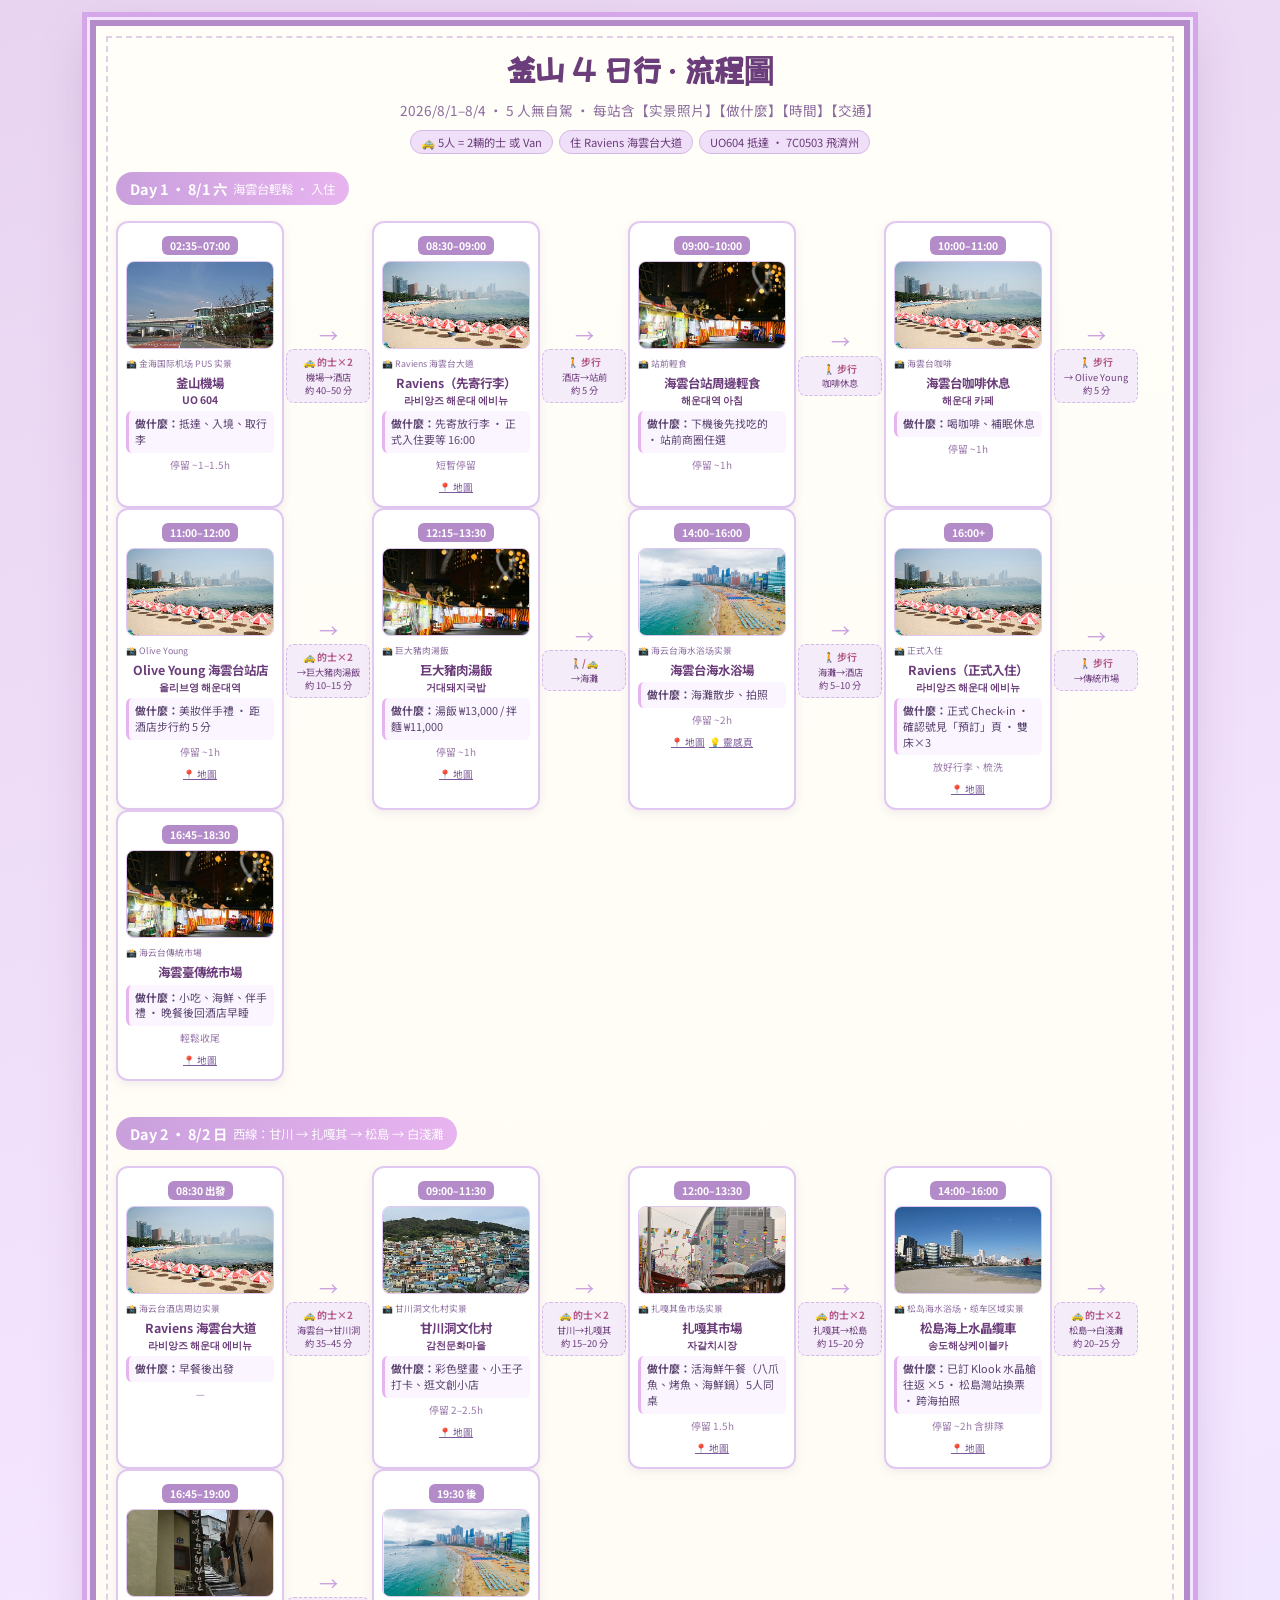
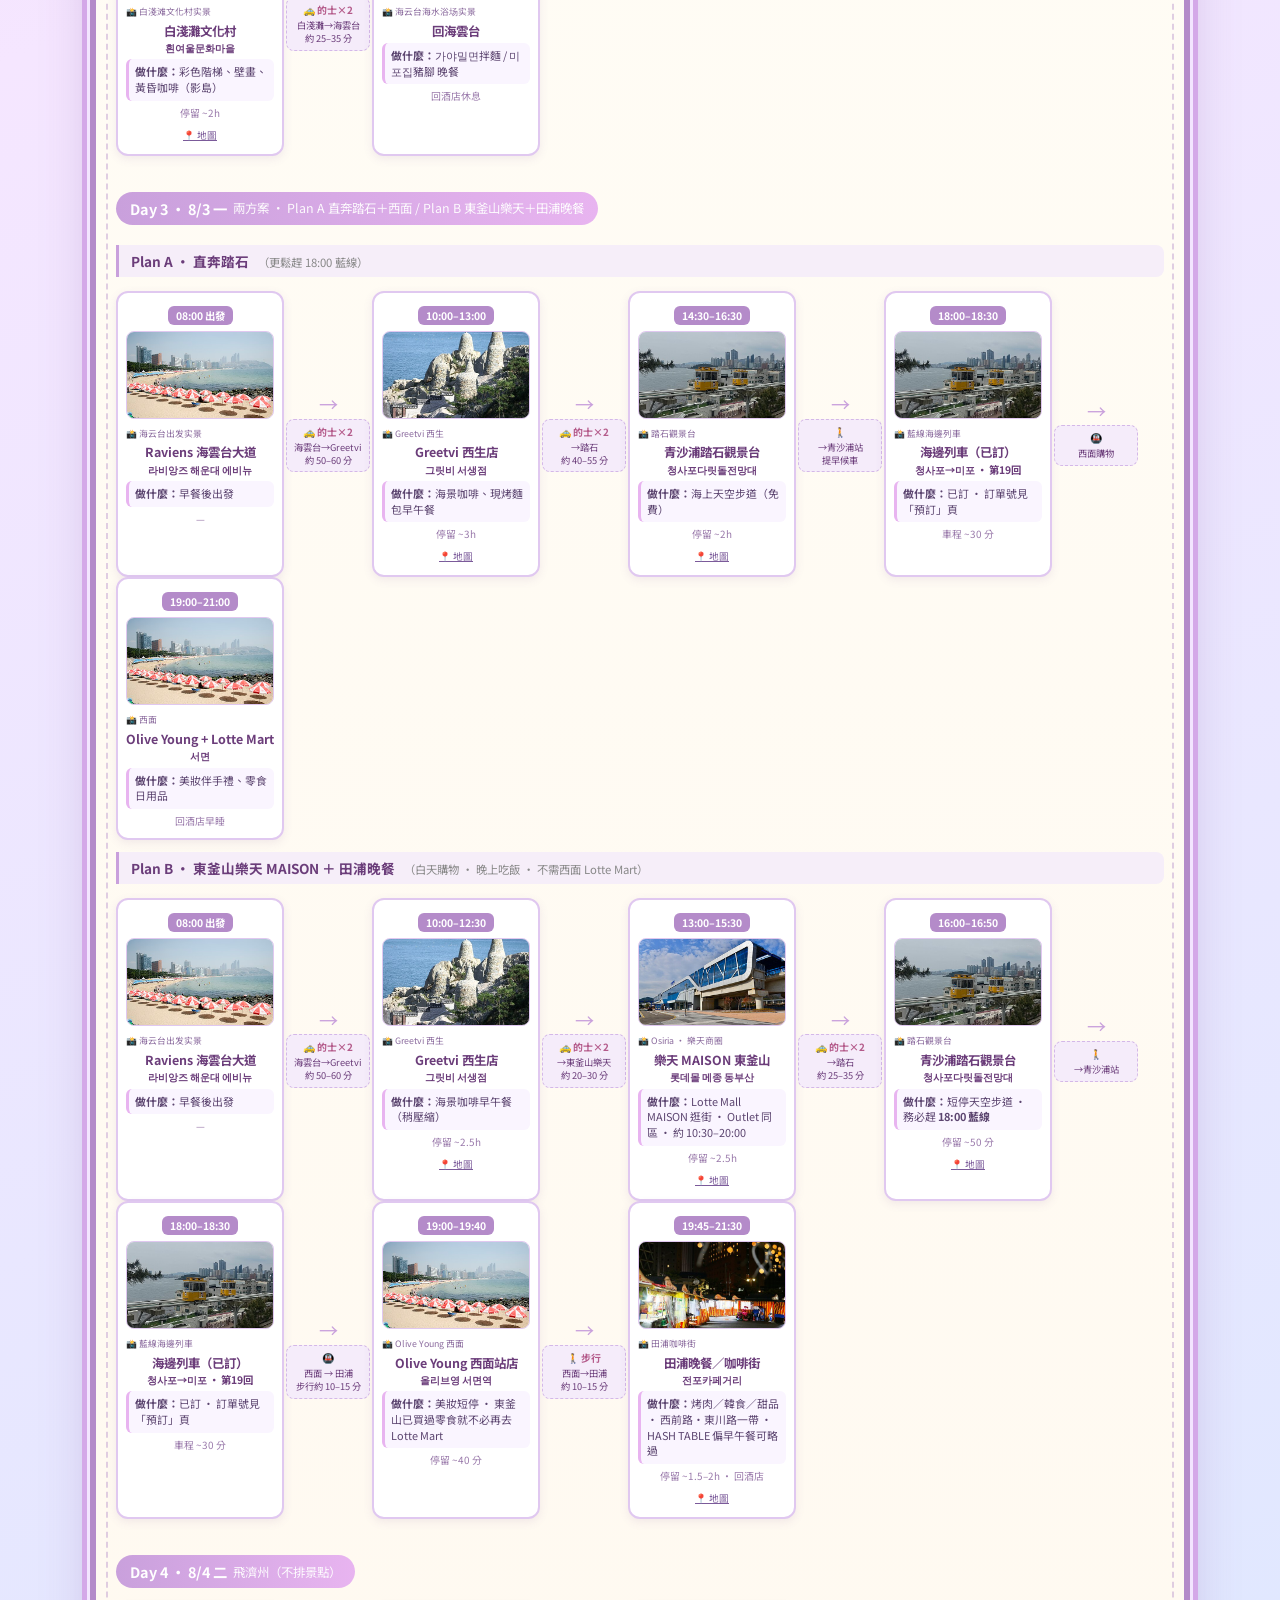
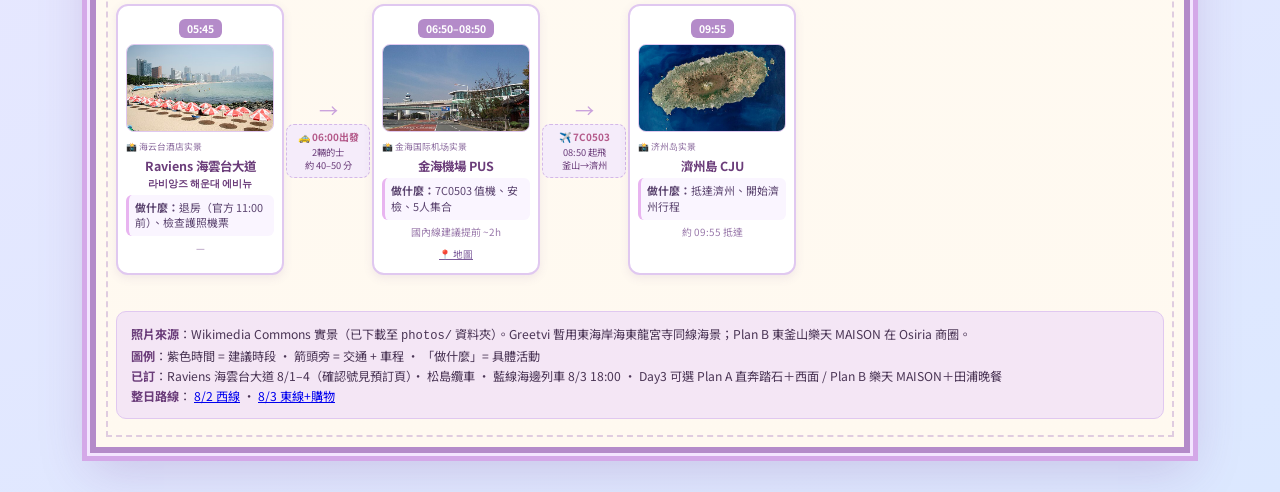
==== busan-flowchart.html @ c6d2aed9 "Remove leftover Day 1 Plan B copy after Jeonpo move. Co-authored-by: Cursor <cursoragent@cursor.com>" ====
<!DOCTYPE html>
<html lang="zh-Hant">
<head>
  <meta charset="UTF-8" />
  <meta name="viewport" content="width=device-width, initial-scale=1" />
  <title>釜山 4 日行程流程圖 · 含時間交通</title>
  <link href="https://fonts.googleapis.com/css2?family=ZCOOL+KuaiLe&family=Noto+Sans+TC:wght@400;500;700&display=swap" rel="stylesheet" />
  <style>
    * { box-sizing: border-box; margin: 0; padding: 0; }
    body {
      min-height: 100vh;
      background: linear-gradient(160deg, #e8d4f0 0%, #f5e6ff 40%, #dce8ff 100%);
      display: flex;
      justify-content: center;
      padding: 20px 12px 40px;
      font-family: "Noto Sans TC", sans-serif;
      color: #4a3555;
    }
    .sheet {
      width: min(1100px, 100%);
      background: linear-gradient(180deg, #fffef8 0%, #fff9f0 100%);
      border: 6px solid #b48bc9;
      box-shadow: 0 0 0 3px #f3e5ff, 0 0 0 8px #d4a8e8, 0 16px 48px rgba(120, 60, 140, 0.22);
      padding: 24px 20px 28px;
      position: relative;
    }
    .sheet::before {
      content: "";
      position: absolute;
      inset: 10px;
      border: 2px dashed rgba(180, 139, 201, 0.4);
      pointer-events: none;
    }
    header { text-align: center; margin-bottom: 18px; position: relative; z-index: 1; }
    h1 {
      font-family: "ZCOOL KuaiLe", cursive;
      font-size: clamp(1.5rem, 4vw, 2rem);
      color: #6b3d7a;
    }
    .subtitle { margin-top: 6px; font-size: 0.85rem; color: #8b6b9e; }
    .badge-row { display: flex; flex-wrap: wrap; justify-content: center; gap: 6px; margin-top: 10px; }
    .badge {
      font-size: 0.7rem;
      padding: 3px 10px;
      border-radius: 999px;
      background: #f0dff8;
      border: 1px solid #d4b8e8;
      color: #6b3d7a;
    }

    .day-block { margin-bottom: 32px; position: relative; z-index: 1; }
    .day-title {
      display: inline-flex;
      flex-wrap: wrap;
      align-items: center;
      gap: 6px;
      background: linear-gradient(90deg, #c9a0dc, #e8b4f0);
      color: #fff;
      font-weight: 700;
      font-size: 0.9rem;
      padding: 6px 14px;
      border-radius: 999px;
      margin-bottom: 12px;
    }
    .day-theme { font-weight: 400; font-size: 0.78rem; opacity: 0.95; }

    .plan-label {
      font-size: 0.85rem;
      font-weight: 700;
      color: #6b3d7a;
      margin: 8px 0 10px;
      padding: 6px 12px;
      background: #f6eef9;
      border-left: 3px solid #c9a0dc;
      border-radius: 0 8px 8px 0;
    }
    .plan-label small {
      font-weight: 400;
      color: #888;
      margin-left: 6px;
    }

    .flow {
      display: flex;
      flex-wrap: wrap;
      align-items: stretch;
      justify-content: flex-start;
      gap: 0;
      padding: 4px 0;
    }

    .node {
      width: 168px;
      flex-shrink: 0;
      background: #fff;
      border: 2px solid #e0c8f0;
      border-radius: 12px;
      padding: 8px 8px 10px;
      text-align: center;
      box-shadow: 0 3px 10px rgba(120, 80, 150, 0.1);
    }
    .time-badge {
      display: inline-block;
      font-size: 0.65rem;
      font-weight: 700;
      color: #fff;
      background: #b48bc9;
      padding: 2px 8px;
      border-radius: 6px;
      margin-bottom: 6px;
    }
    .node-photo {
      width: 100%;
      height: 88px;
      object-fit: cover;
      border-radius: 8px;
      margin-bottom: 4px;
      border: 1px solid #e0c8f0;
      background: #f5ecfa;
    }
    .photo-cap {
      font-size: 0.55rem;
      color: #8b6b9e;
      line-height: 1.35;
      display: block;
      margin-bottom: 5px;
      text-align: left;
    }
    .place {
      font-size: 0.78rem;
      font-weight: 700;
      color: #6b3d7a;
      line-height: 1.3;
    }
    .do {
      font-size: 0.68rem;
      color: #5c4570;
      margin-top: 4px;
      line-height: 1.45;
      text-align: left;
      background: #faf5ff;
      padding: 5px 6px;
      border-radius: 6px;
      border-left: 3px solid #e8b4f0;
    }
    .stay {
      font-size: 0.62rem;
      color: #9a7aab;
      margin-top: 4px;
    }
    .map-link {
      display: inline-block;
      margin-top: 5px;
      font-size: 0.6rem;
      color: #7b5a9a;
      text-decoration: underline;
    }

    .leg {
      width: 88px;
      flex-shrink: 0;
      display: flex;
      flex-direction: column;
      align-items: center;
      justify-content: center;
      padding: 0 2px;
      min-height: 120px;
    }
    .leg-arrow {
      color: #c9a0dc;
      font-size: 1.2rem;
      line-height: 1;
    }
    .leg-box {
      margin-top: 4px;
      font-size: 0.58rem;
      line-height: 1.4;
      text-align: center;
      background: #f5ecfa;
      border: 1px dashed #d4b8e8;
      border-radius: 8px;
      padding: 5px 4px;
      color: #6b3d7a;
      width: 100%;
    }
    .leg-box strong {
      display: block;
      font-size: 0.62rem;
      color: #b45a8a;
      margin-bottom: 2px;
    }

    .note-box {
      margin-top: 16px;
      padding: 12px 14px;
      background: rgba(240, 223, 248, 0.7);
      border-radius: 10px;
      border: 1px solid #e0c8f0;
      font-size: 0.76rem;
      line-height: 1.65;
      position: relative;
      z-index: 1;
    }
    .note-box strong { color: #6b3d7a; }

    @media (max-width: 700px) {
      .flow { flex-direction: column; align-items: center; }
      .leg {
        width: 152px;
        min-height: auto;
        flex-direction: row;
        gap: 8px;
        padding: 8px 0;
      }
      .leg-arrow { transform: rotate(90deg); }
    }
    @media print {
      body { background: #fff; }
      .sheet { box-shadow: none; width: 100%; }
    }
  </style>
</head>
<body>
  <article class="sheet">
    <header>
      <h1>釜山 4 日行 · 流程圖</h1>
      <p class="subtitle">2026/8/1–8/4 · 5 人無自駕 · 每站含【实景照片】【做什麼】【時間】【交通】</p>
      <div class="badge-row">
        <span class="badge">🚕 5人 = 2輛的士 或 Van</span>
        <span class="badge">住 Raviens 海雲台大道</span>
        <span class="badge">UO604 抵達 · 7C0503 飛濟州</span>
      </div>
    </header>

    <!-- DAY 1 -->
    <section class="day-block">
      <div class="day-title">Day 1 · 8/1 六 <span class="day-theme">海雲台輕鬆 · 入住</span></div>
      <div class="flow">
        <div class="node">
          <span class="time-badge">02:35–07:00</span>
          <img class="node-photo" src="photos/01-airport.jpg" alt="金海国际机场 PUS 实景" />
          <span class="photo-cap">📸 金海国际机场 PUS 实景</span>
          <div class="place">釜山機場<br/><small>UO 604</small></div>
          <div class="do"><strong>做什麼：</strong>抵達、入境、取行李</div>
          <div class="stay">停留 ~1–1.5h</div>
        </div>
        <div class="leg">
          <span class="leg-arrow">→</span>
          <div class="leg-box"><strong>🚕 的士×2</strong>機場→酒店<br/>約 40–50 分</div>
        </div>
        <div class="node">
          <span class="time-badge">08:30–09:00</span>
          <img class="node-photo" src="photos/02-hotel.jpg" alt="Raviens 海云台大道" />
          <span class="photo-cap">📸 Raviens 海雲台大道</span>
          <div class="place">Raviens（先寄行李）<br/><small>라비앙즈 해운대 에비뉴</small></div>
          <div class="do"><strong>做什麼：</strong>先寄放行李 · 正式入住要等 16:00</div>
          <div class="stay">短暫停留</div>
          <a class="map-link" href="https://www.google.com/maps/search/?api=1&query=35.16161,129.15833">📍 地圖</a>
        </div>
        <div class="leg">
          <span class="leg-arrow">→</span>
          <div class="leg-box"><strong>🚶 步行</strong>酒店→站前<br/>約 5 分</div>
        </div>
        <div class="node">
          <span class="time-badge">09:00–10:00</span>
          <img class="node-photo" src="photos/09-food.jpg" alt="海云台轻食" />
          <span class="photo-cap">📸 站前輕食</span>
          <div class="place">海雲台站周邊輕食<br/><small>해운대역 아침</small></div>
          <div class="do"><strong>做什麼：</strong>下機後先找吃的 · 站前商圈任選</div>
          <div class="stay">停留 ~1h</div>
        </div>
        <div class="leg">
          <span class="leg-arrow">→</span>
          <div class="leg-box"><strong>🚶 步行</strong>咖啡休息</div>
        </div>
        <div class="node">
          <span class="time-badge">10:00–11:00</span>
          <img class="node-photo" src="photos/02-haeundae.jpg" alt="海云台咖啡" />
          <span class="photo-cap">📸 海雲台咖啡</span>
          <div class="place">海雲台咖啡休息<br/><small>해운대 카페</small></div>
          <div class="do"><strong>做什麼：</strong>喝咖啡、補眠休息</div>
          <div class="stay">停留 ~1h</div>
        </div>
        <div class="leg">
          <span class="leg-arrow">→</span>
          <div class="leg-box"><strong>🚶 步行</strong>→ Olive Young<br/>約 5 分</div>
        </div>
        <div class="node">
          <span class="time-badge">11:00–12:00</span>
          <img class="node-photo" src="photos/02-haeundae.jpg" alt="Olive Young" />
          <span class="photo-cap">📸 Olive Young</span>
          <div class="place">Olive Young 海雲台站店<br/><small>올리브영 해운대역</small></div>
          <div class="do"><strong>做什麼：</strong>美妝伴手禮 · 距酒店步行約 5 分</div>
          <div class="stay">停留 ~1h</div>
          <a class="map-link" href="https://www.google.com/maps/search/?api=1&query=올리브영+해운대역">📍 地圖</a>
        </div>
        <div class="leg">
          <span class="leg-arrow">→</span>
          <div class="leg-box"><strong>🚕 的士×2</strong>→巨大豬肉湯飯<br/>約 10–15 分</div>
        </div>
        <div class="node">
          <span class="time-badge">12:15–13:30</span>
          <img class="node-photo" src="photos/09-food.jpg" alt="巨大猪肉汤饭" />
          <span class="photo-cap">📸 巨大豬肉湯飯</span>
          <div class="place">巨大豬肉湯飯<br/><small>거대돼지국밥</small></div>
          <div class="do"><strong>做什麼：</strong>湯飯 ₩13,000 / 拌麵 ₩11,000</div>
          <div class="stay">停留 ~1h</div>
          <a class="map-link" href="https://www.google.com/maps/search/?api=1&query=거대돼지국밥">📍 地圖</a>
        </div>
        <div class="leg">
          <span class="leg-arrow">→</span>
          <div class="leg-box"><strong>🚶/🚕</strong>→海灘</div>
        </div>
        <div class="node">
          <span class="time-badge">14:00–16:00</span>
          <img class="node-photo" src="photos/02-haeundae-beach.jpg" alt="海云台海水浴场实景" />
          <span class="photo-cap">📸 海云台海水浴场实景</span>
          <div class="place">海雲台海水浴場</div>
          <div class="do"><strong>做什麼：</strong>海灘散步、拍照</div>
          <div class="stay">停留 ~2h</div>
          <a class="map-link" href="https://www.google.com/maps/place/Haeundae+Beach" target="_blank" rel="noopener">📍 地圖</a>
          <a class="map-link" href="guides/busan-ideas.html" target="_blank" rel="noopener">💡 靈感頁</a>
        </div>
        <div class="leg">
          <span class="leg-arrow">→</span>
          <div class="leg-box"><strong>🚶 步行</strong>海灘→酒店<br/>約 5–10 分</div>
        </div>
        <div class="node">
          <span class="time-badge">16:00+</span>
          <img class="node-photo" src="photos/02-hotel.jpg" alt="Raviens 正式入住" />
          <span class="photo-cap">📸 正式入住</span>
          <div class="place">Raviens（正式入住）<br/><small>라비앙즈 해운대 에비뉴</small></div>
          <div class="do"><strong>做什麼：</strong>正式 Check-in · 確認號見「預訂」頁 · 雙床×3</div>
          <div class="stay">放好行李、梳洗</div>
          <a class="map-link" href="https://www.google.com/maps/search/?api=1&query=35.16161,129.15833">📍 地圖</a>
        </div>
        <div class="leg">
          <span class="leg-arrow">→</span>
          <div class="leg-box"><strong>🚶 步行</strong>→傳統市場</div>
        </div>
        <div class="node">
          <span class="time-badge">16:45–18:30</span>
          <img class="node-photo" src="photos/09-food.jpg" alt="海云台市场小吃实景" />
          <span class="photo-cap">📸 海云台傳統市場</span>
          <div class="place">海雲臺傳統市場</div>
          <div class="do"><strong>做什麼：</strong>小吃、海鮮、伴手禮 · 晚餐後回酒店早睡</div>
          <div class="stay">輕鬆收尾</div>
          <a class="map-link" href="https://www.google.com/maps/place/Haeundae+Traditional+Market">📍 地圖</a>
        </div>
      </div>
    </section>

    <!-- DAY 2 -->
    <section class="day-block">
      <div class="day-title">Day 2 · 8/2 日 <span class="day-theme">西線：甘川 → 扎嘎其 → 松島 → 白淺灘</span></div>
      <div class="flow">
        <div class="node">
          <span class="time-badge">08:30 出發</span>          <img class="node-photo" src="photos/02-hotel.jpg" alt="海云台酒店周边实景" />
          <span class="photo-cap">📸 海云台酒店周边实景</span>
          <div class="place">Raviens 海雲台大道<br/><small>라비앙즈 해운대 에비뉴</small></div>
          <div class="do"><strong>做什麼：</strong>早餐後出發</div>
          <div class="stay">—</div>
        </div>
        <div class="leg">
          <span class="leg-arrow">→</span>
          <div class="leg-box"><strong>🚕 的士×2</strong>海雲台→甘川洞<br/>約 35–45 分</div>
        </div>
        <div class="node">
          <span class="time-badge">09:00–11:30</span>          <img class="node-photo" src="photos/03-gamcheon.jpg" alt="甘川洞文化村实景" />
          <span class="photo-cap">📸 甘川洞文化村实景</span>
          <div class="place">甘川洞文化村<br/><small>감천문화마을</small></div>
          <div class="do"><strong>做什麼：</strong>彩色壁畫、小王子打卡、逛文創小店</div>
          <div class="stay">停留 2–2.5h</div>
          <a class="map-link" href="https://www.google.com/maps/place/Gamcheon+Culture+Village">📍 地圖</a>
        </div>
        <div class="leg">
          <span class="leg-arrow">→</span>
          <div class="leg-box"><strong>🚕 的士×2</strong>甘川→扎嘎其<br/>約 15–20 分</div>
        </div>
        <div class="node">
          <span class="time-badge">12:00–13:30</span>          <img class="node-photo" src="photos/04-jagalchi.jpg" alt="扎嘎其鱼市场实景" />
          <span class="photo-cap">📸 扎嘎其鱼市场实景</span>
          <div class="place">扎嘎其市場<br/><small>자갈치시장</small></div>
          <div class="do"><strong>做什麼：</strong>活海鮮午餐（八爪魚、烤魚、海鮮鍋）5人同桌</div>
          <div class="stay">停留 1.5h</div>
          <a class="map-link" href="https://www.google.com/maps/place/Jagalchi+Market">📍 地圖</a>
        </div>
        <div class="leg">
          <span class="leg-arrow">→</span>
          <div class="leg-box"><strong>🚕 的士×2</strong>扎嘎其→松島<br/>約 15–20 分</div>
        </div>
        <div class="node">
          <span class="time-badge">14:00–16:00</span>          <img class="node-photo" src="photos/05-songdo.jpg" alt="松岛海水浴场·缆车区域实景" />
          <span class="photo-cap">📸 松岛海水浴场·缆车区域实景</span>
          <div class="place">松島海上水晶纜車<br/><small>송도해상케이블카</small></div>
          <div class="do"><strong>做什麼：</strong>已訂 Klook 水晶艙往返 ×5 · 松島灣站換票 · 跨海拍照</div>
          <div class="stay">停留 ~2h 含排隊</div>
          <a class="map-link" href="https://www.google.com/maps/place/Songdo+Marine+Cable+Car">📍 地圖</a>
        </div>
        <div class="leg">
          <span class="leg-arrow">→</span>
          <div class="leg-box"><strong>🚕 的士×2</strong>松島→白淺灘<br/>約 20–25 分</div>
        </div>
        <div class="node">
          <span class="time-badge">16:45–19:00</span>          <img class="node-photo" src="photos/06-huinnyeoul.jpg" alt="白淺滩文化村实景" />
          <span class="photo-cap">📸 白淺滩文化村实景</span>
          <div class="place">白淺灘文化村<br/><small>흰여울문화마을</small></div>
          <div class="do"><strong>做什麼：</strong>彩色階梯、壁畫、黃昏咖啡（影島）</div>
          <div class="stay">停留 ~2h</div>
          <a class="map-link" href="https://www.google.com/maps/place/Huinnyeoul+Culture+Village">📍 地圖</a>
        </div>
        <div class="leg">
          <span class="leg-arrow">→</span>
          <div class="leg-box"><strong>🚕 的士×2</strong>白淺灘→海雲台<br/>約 25–35 分</div>
        </div>
        <div class="node">
          <span class="time-badge">19:30 後</span>          <img class="node-photo" src="photos/02-haeundae-beach.jpg" alt="海云台海水浴场实景" />
          <span class="photo-cap">📸 海云台海水浴场实景</span>
          <div class="place">回海雲台</div>
          <div class="do"><strong>做什麼：</strong>가야밀면拌麵 / 미포집豬腳 晚餐</div>
          <div class="stay">回酒店休息</div>
        </div>
      </div>
    </section>

    <!-- DAY 3 -->
    <section class="day-block">
      <div class="day-title">Day 3 · 8/3 一 <span class="day-theme">兩方案 · Plan A 直奔踏石＋西面 / Plan B 東釜山樂天＋田浦晚餐</span></div>

      <div class="plan-label">Plan A · 直奔踏石 <small>（更鬆趕 18:00 藍線）</small></div>
      <div class="flow">
        <div class="node">
          <span class="time-badge">08:00 出發</span>
          <img class="node-photo" src="photos/02-hotel.jpg" alt="海云台出发实景" />
          <span class="photo-cap">📸 海云台出发实景</span>
          <div class="place">Raviens 海雲台大道<br/><small>라비앙즈 해운대 에비뉴</small></div>
          <div class="do"><strong>做什麼：</strong>早餐後出發</div>
          <div class="stay">—</div>
        </div>
        <div class="leg">
          <span class="leg-arrow">→</span>
          <div class="leg-box"><strong>🚕 的士×2</strong>海雲台→Greetvi<br/>約 50–60 分</div>
        </div>
        <div class="node">
          <span class="time-badge">10:00–13:00</span>
          <img class="node-photo" src="photos/10-greetvi.jpg" alt="Greetvi" />
          <span class="photo-cap">📸 Greetvi 西生</span>
          <div class="place">Greetvi 西生店<br/><small>그릿비 서생점</small></div>
          <div class="do"><strong>做什麼：</strong>海景咖啡、現烤麵包早午餐</div>
          <div class="stay">停留 ~3h</div>
          <a class="map-link" href="https://www.google.com/maps/place/GREETVI">📍 地圖</a>
        </div>
        <div class="leg">
          <span class="leg-arrow">→</span>
          <div class="leg-box"><strong>🚕 的士×2</strong>→踏石<br/>約 40–55 分</div>
        </div>
        <div class="node">
          <span class="time-badge">14:30–16:30</span>
          <img class="node-photo" src="photos/08-cheongsapo.jpg" alt="青沙浦踏石观景台" />
          <span class="photo-cap">📸 踏石觀景台</span>
          <div class="place">青沙浦踏石觀景台<br/><small>청사포다릿돌전망대</small></div>
          <div class="do"><strong>做什麼：</strong>海上天空步道（免費）</div>
          <div class="stay">停留 ~2h</div>
          <a class="map-link" href="https://www.google.com/maps/place/Cheongsapo+Daritdol+Observatory">📍 地圖</a>
        </div>
        <div class="leg">
          <span class="leg-arrow">→</span>
          <div class="leg-box"><strong>🚶</strong>→青沙浦站<br/>提早候車</div>
        </div>
        <div class="node">
          <span class="time-badge">18:00–18:30</span>
          <img class="node-photo" src="photos/07-capsule.jpg" alt="蓝线海边列车" />
          <span class="photo-cap">📸 藍線海邊列車</span>
          <div class="place">海邊列車（已訂）<br/><small>청사포→미포 · 第19回</small></div>
          <div class="do"><strong>做什麼：</strong>已訂 · 訂單號見「預訂」頁</div>
          <div class="stay">車程 ~30 分</div>
        </div>
        <div class="leg">
          <span class="leg-arrow">→</span>
          <div class="leg-box"><strong>🚇</strong>西面購物</div>
        </div>
        <div class="node">
          <span class="time-badge">19:00–21:00</span>
          <img class="node-photo" src="photos/02-haeundae.jpg" alt="西面购物" />
          <span class="photo-cap">📸 西面</span>
          <div class="place">Olive Young + Lotte Mart<br/><small>서면</small></div>
          <div class="do"><strong>做什麼：</strong>美妝伴手禮、零食日用品</div>
          <div class="stay">回酒店早睡</div>
        </div>
      </div>

      <div class="plan-label">Plan B · 東釜山樂天 MAISON ＋ 田浦晚餐 <small>（白天購物 · 晚上吃飯 · 不需西面 Lotte Mart）</small></div>
      <div class="flow">
        <div class="node">
          <span class="time-badge">08:00 出發</span>
          <img class="node-photo" src="photos/02-hotel.jpg" alt="海云台出发实景" />
          <span class="photo-cap">📸 海云台出发实景</span>
          <div class="place">Raviens 海雲台大道<br/><small>라비앙즈 해운대 에비뉴</small></div>
          <div class="do"><strong>做什麼：</strong>早餐後出發</div>
          <div class="stay">—</div>
        </div>
        <div class="leg">
          <span class="leg-arrow">→</span>
          <div class="leg-box"><strong>🚕 的士×2</strong>海雲台→Greetvi<br/>約 50–60 分</div>
        </div>
        <div class="node">
          <span class="time-badge">10:00–12:30</span>
          <img class="node-photo" src="photos/10-greetvi.jpg" alt="Greetvi" />
          <span class="photo-cap">📸 Greetvi 西生</span>
          <div class="place">Greetvi 西生店<br/><small>그릿비 서생점</small></div>
          <div class="do"><strong>做什麼：</strong>海景咖啡早午餐（稍壓縮）</div>
          <div class="stay">停留 ~2.5h</div>
          <a class="map-link" href="https://www.google.com/maps/place/GREETVI">📍 地圖</a>
        </div>
        <div class="leg">
          <span class="leg-arrow">→</span>
          <div class="leg-box"><strong>🚕 的士×2</strong>→東釜山樂天<br/>約 20–30 分</div>
        </div>
        <div class="node">
          <span class="time-badge">13:00–15:30</span>
          <img class="node-photo" src="photos/11-luge.jpg" alt="Osiria 东釜山商圈" />
          <span class="photo-cap">📸 Osiria · 樂天商圈</span>
          <div class="place">樂天 MAISON 東釜山<br/><small>롯데몰 메종 동부산</small></div>
          <div class="do"><strong>做什麼：</strong>Lotte Mall MAISON 逛街 · Outlet 同區 · 約 10:30–20:00</div>
          <div class="stay">停留 ~2.5h</div>
          <a class="map-link" href="https://maps.app.goo.gl/9BY7U1gu7pT5qs6QA">📍 地圖</a>
        </div>
        <div class="leg">
          <span class="leg-arrow">→</span>
          <div class="leg-box"><strong>🚕 的士×2</strong>→踏石<br/>約 25–35 分</div>
        </div>
        <div class="node">
          <span class="time-badge">16:00–16:50</span>
          <img class="node-photo" src="photos/08-cheongsapo.jpg" alt="青沙浦踏石观景台" />
          <span class="photo-cap">📸 踏石觀景台</span>
          <div class="place">青沙浦踏石觀景台<br/><small>청사포다릿돌전망대</small></div>
          <div class="do"><strong>做什麼：</strong>短停天空步道 · 務必趕 <strong>18:00 藍線</strong></div>
          <div class="stay">停留 ~50 分</div>
          <a class="map-link" href="https://www.google.com/maps/place/Cheongsapo+Daritdol+Observatory">📍 地圖</a>
        </div>
        <div class="leg">
          <span class="leg-arrow">→</span>
          <div class="leg-box"><strong>🚶</strong>→青沙浦站</div>
        </div>
        <div class="node">
          <span class="time-badge">18:00–18:30</span>
          <img class="node-photo" src="photos/07-capsule.jpg" alt="蓝线海边列车" />
          <span class="photo-cap">📸 藍線海邊列車</span>
          <div class="place">海邊列車（已訂）<br/><small>청사포→미포 · 第19回</small></div>
          <div class="do"><strong>做什麼：</strong>已訂 · 訂單號見「預訂」頁</div>
          <div class="stay">車程 ~30 分</div>
        </div>
        <div class="leg">
          <span class="leg-arrow">→</span>
          <div class="leg-box"><strong>🚇</strong>西面 → 田浦<br/>步行約 10–15 分</div>
        </div>
        <div class="node">
          <span class="time-badge">19:00–19:40</span>
          <img class="node-photo" src="photos/02-haeundae.jpg" alt="Olive Young 西面" />
          <span class="photo-cap">📸 Olive Young 西面</span>
          <div class="place">Olive Young 西面站店<br/><small>올리브영 서면역</small></div>
          <div class="do"><strong>做什麼：</strong>美妝短停 · 東釜山已買過零食就不必再去 Lotte Mart</div>
          <div class="stay">停留 ~40 分</div>
        </div>
        <div class="leg">
          <span class="leg-arrow">→</span>
          <div class="leg-box"><strong>🚶 步行</strong>西面→田浦<br/>約 10–15 分</div>
        </div>
        <div class="node">
          <span class="time-badge">19:45–21:30</span>
          <img class="node-photo" src="photos/09-food.jpg" alt="田浦晚餐" />
          <span class="photo-cap">📸 田浦咖啡街</span>
          <div class="place">田浦晚餐／咖啡街<br/><small>전포카페거리</small></div>
          <div class="do"><strong>做什麼：</strong>烤肉／韓食／甜品 · 西前路·東川路一帶 · HASH TABLE 偏早午餐可略過</div>
          <div class="stay">停留 ~1.5–2h · 回酒店</div>
          <a class="map-link" href="https://www.google.com/maps/search/?api=1&query=전포카페거리">📍 地圖</a>
        </div>
      </div>
    </section>

    <!-- DAY 4 -->
    <section class="day-block">
      <div class="day-title">Day 4 · 8/4 二 <span class="day-theme">飛濟州（不排景點）</span></div>
      <div class="flow">
        <div class="node">
          <span class="time-badge">05:45</span>          <img class="node-photo" src="photos/02-hotel.jpg" alt="海云台酒店实景" />
          <span class="photo-cap">📸 海云台酒店实景</span>
          <div class="place">Raviens 海雲台大道<br/><small>라비앙즈 해운대 에비뉴</small></div>
          <div class="do"><strong>做什麼：</strong>退房（官方 11:00 前）、檢查護照機票</div>
          <div class="stay">—</div>
        </div>
        <div class="leg">
          <span class="leg-arrow">→</span>
          <div class="leg-box"><strong>🚕 06:00出發</strong>2輛的士<br/>約 40–50 分</div>
        </div>
        <div class="node">
          <span class="time-badge">06:50–08:50</span>          <img class="node-photo" src="photos/01-airport.jpg" alt="金海国际机场实景" />
          <span class="photo-cap">📸 金海国际机场实景</span>
          <div class="place">金海機場 PUS</div>
          <div class="do"><strong>做什麼：</strong>7C0503 值機、安檢、5人集合</div>
          <div class="stay">國內線建議提前 ~2h</div>
          <a class="map-link" href="https://www.google.com/maps/place/Gimhae+International+Airport">📍 地圖</a>
        </div>
        <div class="leg">
          <span class="leg-arrow">→</span>
          <div class="leg-box"><strong>✈️ 7C0503</strong>08:50 起飛<br/>釜山→濟州</div>
        </div>
        <div class="node">
          <span class="time-badge">09:55</span>          <img class="node-photo" src="photos/12-jeju.jpg" alt="济州岛实景" />
          <span class="photo-cap">📸 济州岛实景</span>
          <div class="place">濟州島 CJU</div>
          <div class="do"><strong>做什麼：</strong>抵達濟州、開始濟州行程</div>
          <div class="stay">約 09:55 抵達</div>
        </div>
      </div>
    </section>

    <div class="note-box">
      <strong>照片來源</strong>：Wikimedia Commons 實景（已下載至 <code>photos/</code> 資料夾）。Greetvi 暫用東海岸海東龍宮寺同線海景；Plan B 東釜山樂天 MAISON 在 Osiria 商圈。<br/>
      <strong>圖例</strong>：紫色時間 = 建議時段 · 箭頭旁 = 交通 + 車程 · 「做什麼」= 具體活動<br/>
      <strong>已訂</strong>：Raviens 海雲台大道 8/1–4（確認號見預訂頁）· 松島纜車 · 藍線海邊列車 8/3 18:00 · Day3 可選 Plan A 直奔踏石＋西面 / Plan B 樂天 MAISON＋田浦晚餐<br/>
      <strong>整日路線</strong>：
      <a href="https://www.google.com/maps/dir/Gamcheon+Culture+Village,+Busan/Jagalchi+Market,+Busan/Songdo+Marine+Cable+Car,+Busan/Huinnyeoul+Culture+Village,+Busan/Haeundae+Beach,+Busan">8/2 西線</a> ·
      <a href="https://www.google.com/maps/dir/Haeundae+Station,+Busan/GREETVI,+Seosaeng-myeon,+Ulsan/Lotte+Mall+Dong+Busan,+147+Gijanghaean-ro,+Busan/Cheongsapo+Daritdol+Observatory,+167+Cheongsapo-ro,+Busan/Cheongsapo+Station,+Blueline+Park,+Busan/Mipo+Station,+Blueline+Park,+Busan/Haeundae+Beach,+Busan">8/3 東線+購物</a>
    </div>
  </article>
</body>
</html>
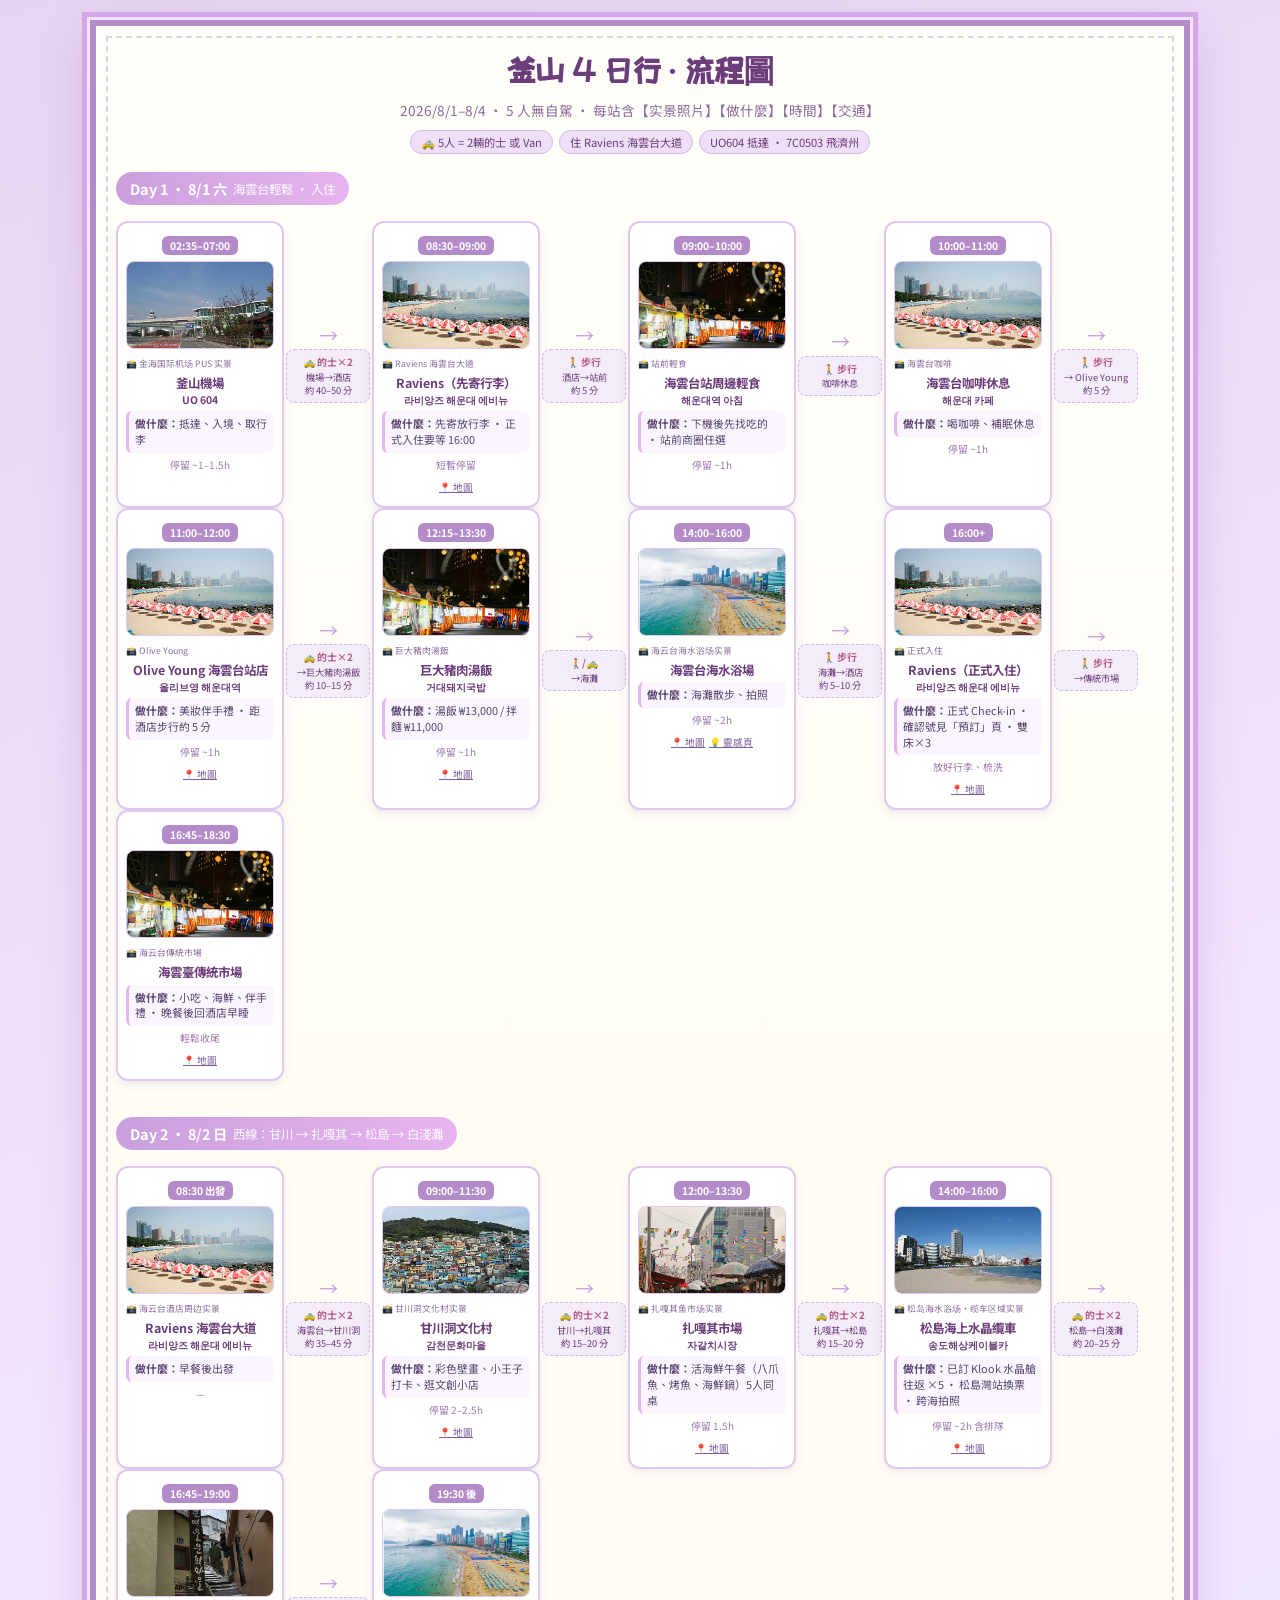
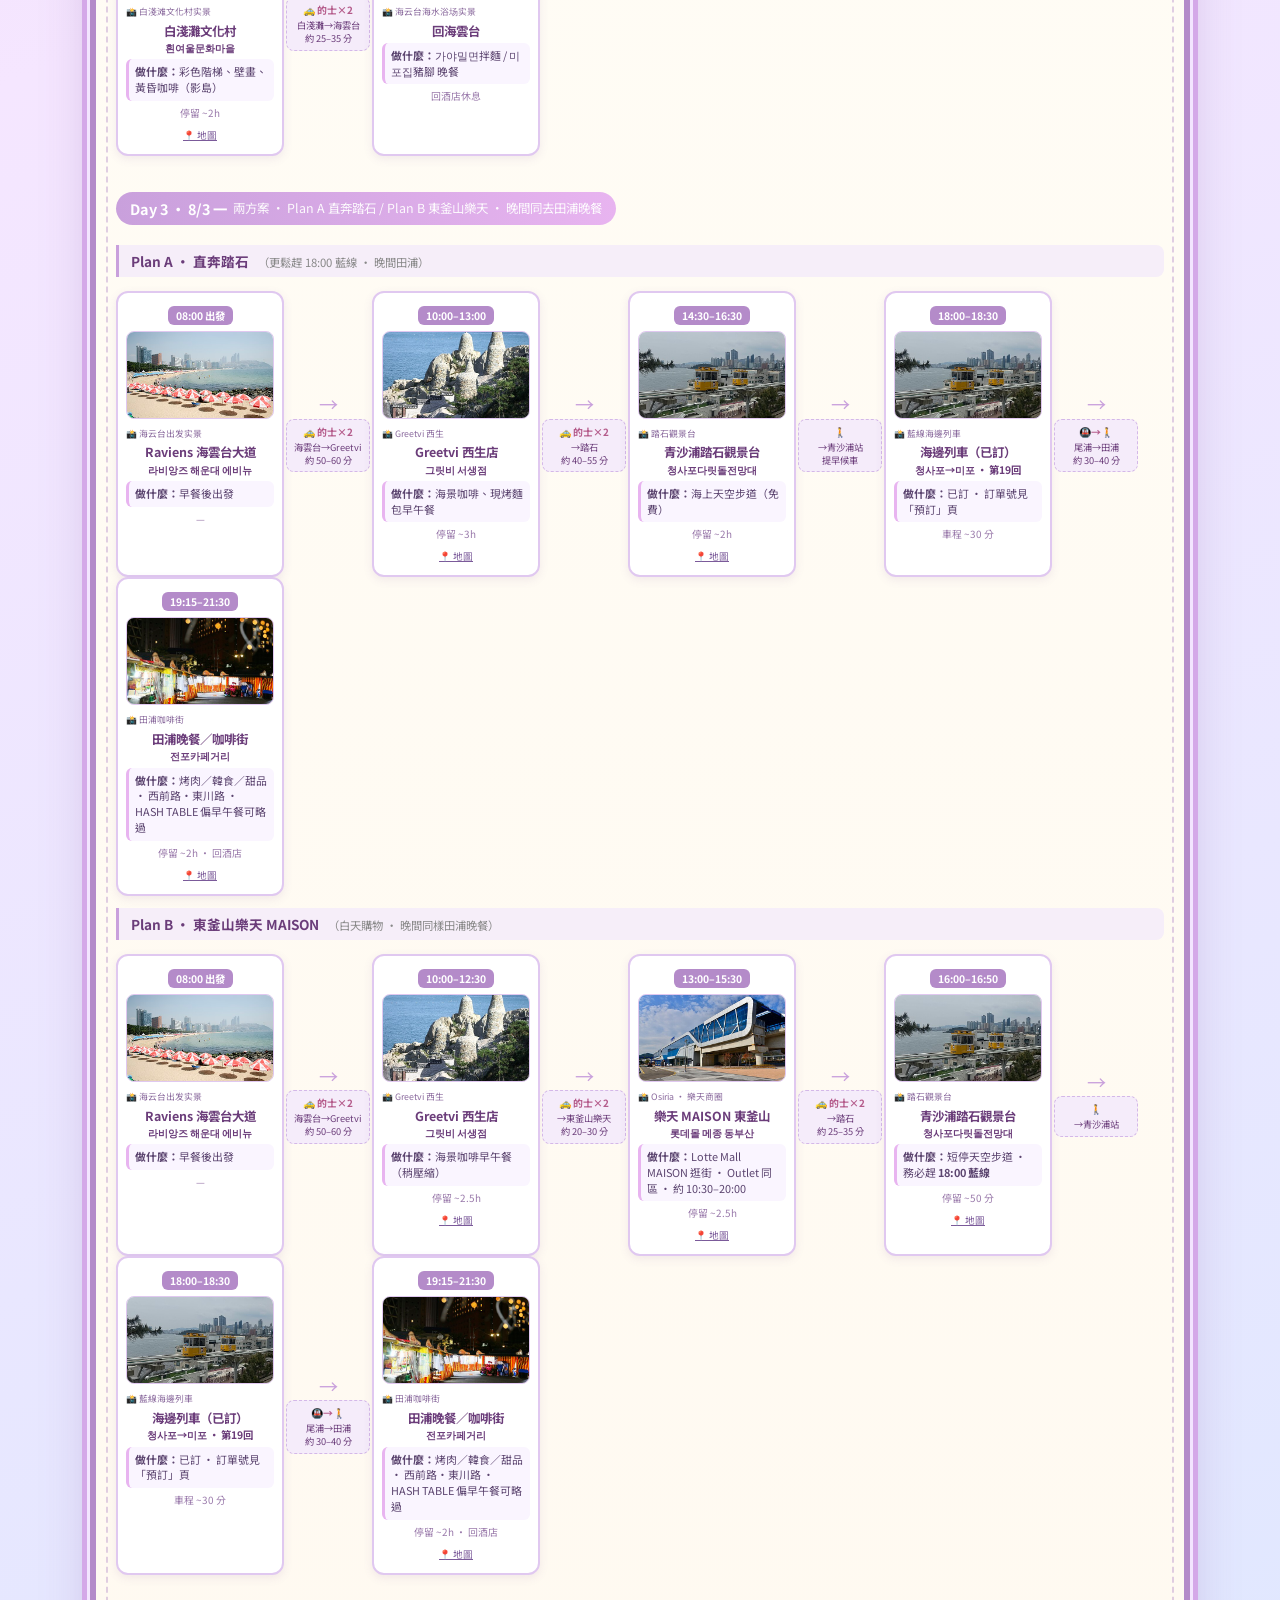
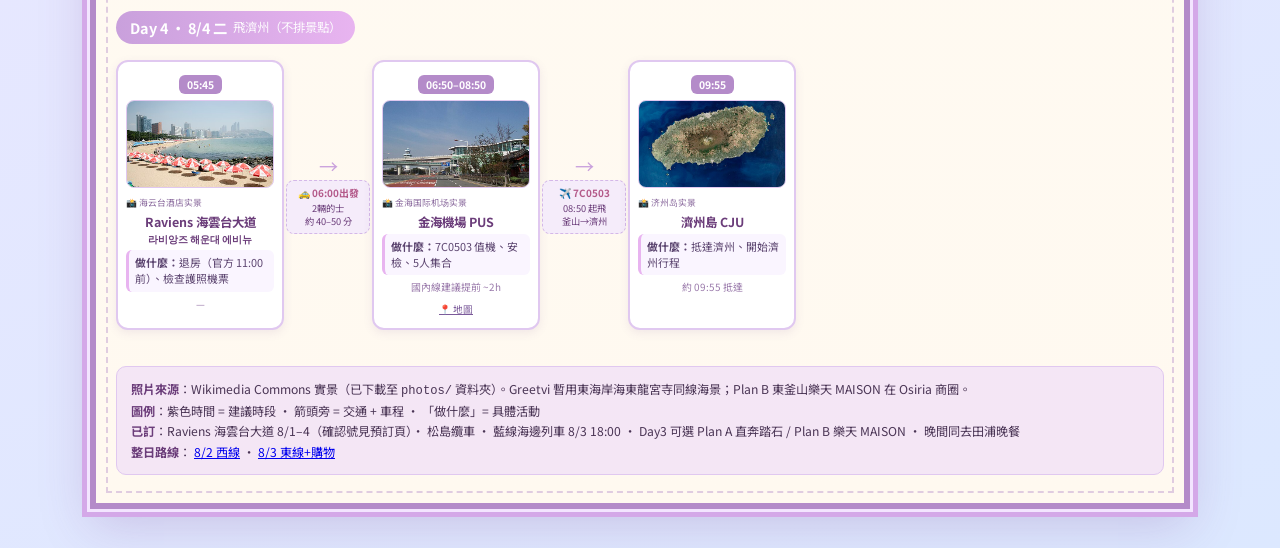
==== commit be3afc7a: "Replace Day 3 evening shopping with Jeonpo dinner for both plans. Co-authored-by: Cursor <cursoragen" ====
--- a/busan-flowchart.html
+++ b/busan-flowchart.html
@@ -425,9 +425,9 @@
 
     <!-- DAY 3 -->
     <section class="day-block">
-      <div class="day-title">Day 3 · 8/3 一 <span class="day-theme">兩方案 · Plan A 直奔踏石＋西面 / Plan B 東釜山樂天＋田浦晚餐</span></div>
-
-      <div class="plan-label">Plan A · 直奔踏石 <small>（更鬆趕 18:00 藍線）</small></div>
+      <div class="day-title">Day 3 · 8/3 一 <span class="day-theme">兩方案 · Plan A 直奔踏石 / Plan B 東釜山樂天 · 晚間同去田浦晚餐</span></div>
+
+      <div class="plan-label">Plan A · 直奔踏石 <small>（更鬆趕 18:00 藍線 · 晚間田浦）</small></div>
       <div class="flow">
         <div class="node">
           <span class="time-badge">08:00 出發</span>
@@ -477,19 +477,20 @@
         </div>
         <div class="leg">
           <span class="leg-arrow">→</span>
-          <div class="leg-box"><strong>🚇</strong>西面購物</div>
-        </div>
-        <div class="node">
-          <span class="time-badge">19:00–21:00</span>
-          <img class="node-photo" src="photos/02-haeundae.jpg" alt="西面购物" />
-          <span class="photo-cap">📸 西面</span>
-          <div class="place">Olive Young + Lotte Mart<br/><small>서면</small></div>
-          <div class="do"><strong>做什麼：</strong>美妝伴手禮、零食日用品</div>
-          <div class="stay">回酒店早睡</div>
+          <div class="leg-box"><strong>🚇→🚶</strong>尾浦→田浦<br/>約 30–40 分</div>
+        </div>
+        <div class="node">
+          <span class="time-badge">19:15–21:30</span>
+          <img class="node-photo" src="photos/09-food.jpg" alt="田浦晚餐" />
+          <span class="photo-cap">📸 田浦咖啡街</span>
+          <div class="place">田浦晚餐／咖啡街<br/><small>전포카페거리</small></div>
+          <div class="do"><strong>做什麼：</strong>烤肉／韓食／甜品 · 西前路·東川路 · HASH TABLE 偏早午餐可略過</div>
+          <div class="stay">停留 ~2h · 回酒店</div>
+          <a class="map-link" href="https://www.google.com/maps/search/?api=1&query=전포카페거리">📍 地圖</a>
         </div>
       </div>
 
-      <div class="plan-label">Plan B · 東釜山樂天 MAISON ＋ 田浦晚餐 <small>（白天購物 · 晚上吃飯 · 不需西面 Lotte Mart）</small></div>
+      <div class="plan-label">Plan B · 東釜山樂天 MAISON <small>（白天購物 · 晚間同樣田浦晚餐）</small></div>
       <div class="flow">
         <div class="node">
           <span class="time-badge">08:00 出發</span>
@@ -552,27 +553,15 @@
         </div>
         <div class="leg">
           <span class="leg-arrow">→</span>
-          <div class="leg-box"><strong>🚇</strong>西面 → 田浦<br/>步行約 10–15 分</div>
-        </div>
-        <div class="node">
-          <span class="time-badge">19:00–19:40</span>
-          <img class="node-photo" src="photos/02-haeundae.jpg" alt="Olive Young 西面" />
-          <span class="photo-cap">📸 Olive Young 西面</span>
-          <div class="place">Olive Young 西面站店<br/><small>올리브영 서면역</small></div>
-          <div class="do"><strong>做什麼：</strong>美妝短停 · 東釜山已買過零食就不必再去 Lotte Mart</div>
-          <div class="stay">停留 ~40 分</div>
-        </div>
-        <div class="leg">
-          <span class="leg-arrow">→</span>
-          <div class="leg-box"><strong>🚶 步行</strong>西面→田浦<br/>約 10–15 分</div>
-        </div>
-        <div class="node">
-          <span class="time-badge">19:45–21:30</span>
+          <div class="leg-box"><strong>🚇→🚶</strong>尾浦→田浦<br/>約 30–40 分</div>
+        </div>
+        <div class="node">
+          <span class="time-badge">19:15–21:30</span>
           <img class="node-photo" src="photos/09-food.jpg" alt="田浦晚餐" />
           <span class="photo-cap">📸 田浦咖啡街</span>
           <div class="place">田浦晚餐／咖啡街<br/><small>전포카페거리</small></div>
-          <div class="do"><strong>做什麼：</strong>烤肉／韓食／甜品 · 西前路·東川路一帶 · HASH TABLE 偏早午餐可略過</div>
-          <div class="stay">停留 ~1.5–2h · 回酒店</div>
+          <div class="do"><strong>做什麼：</strong>烤肉／韓食／甜品 · 西前路·東川路 · HASH TABLE 偏早午餐可略過</div>
+          <div class="stay">停留 ~2h · 回酒店</div>
           <a class="map-link" href="https://www.google.com/maps/search/?api=1&query=전포카페거리">📍 地圖</a>
         </div>
       </div>
@@ -618,7 +607,7 @@
     <div class="note-box">
       <strong>照片來源</strong>：Wikimedia Commons 實景（已下載至 <code>photos/</code> 資料夾）。Greetvi 暫用東海岸海東龍宮寺同線海景；Plan B 東釜山樂天 MAISON 在 Osiria 商圈。<br/>
       <strong>圖例</strong>：紫色時間 = 建議時段 · 箭頭旁 = 交通 + 車程 · 「做什麼」= 具體活動<br/>
-      <strong>已訂</strong>：Raviens 海雲台大道 8/1–4（確認號見預訂頁）· 松島纜車 · 藍線海邊列車 8/3 18:00 · Day3 可選 Plan A 直奔踏石＋西面 / Plan B 樂天 MAISON＋田浦晚餐<br/>
+      <strong>已訂</strong>：Raviens 海雲台大道 8/1–4（確認號見預訂頁）· 松島纜車 · 藍線海邊列車 8/3 18:00 · Day3 可選 Plan A 直奔踏石 / Plan B 樂天 MAISON · 晚間同去田浦晚餐<br/>
       <strong>整日路線</strong>：
       <a href="https://www.google.com/maps/dir/Gamcheon+Culture+Village,+Busan/Jagalchi+Market,+Busan/Songdo+Marine+Cable+Car,+Busan/Huinnyeoul+Culture+Village,+Busan/Haeundae+Beach,+Busan">8/2 西線</a> ·
       <a href="https://www.google.com/maps/dir/Haeundae+Station,+Busan/GREETVI,+Seosaeng-myeon,+Ulsan/Lotte+Mall+Dong+Busan,+147+Gijanghaean-ro,+Busan/Cheongsapo+Daritdol+Observatory,+167+Cheongsapo-ro,+Busan/Cheongsapo+Station,+Blueline+Park,+Busan/Mipo+Station,+Blueline+Park,+Busan/Haeundae+Beach,+Busan">8/3 東線+購物</a>
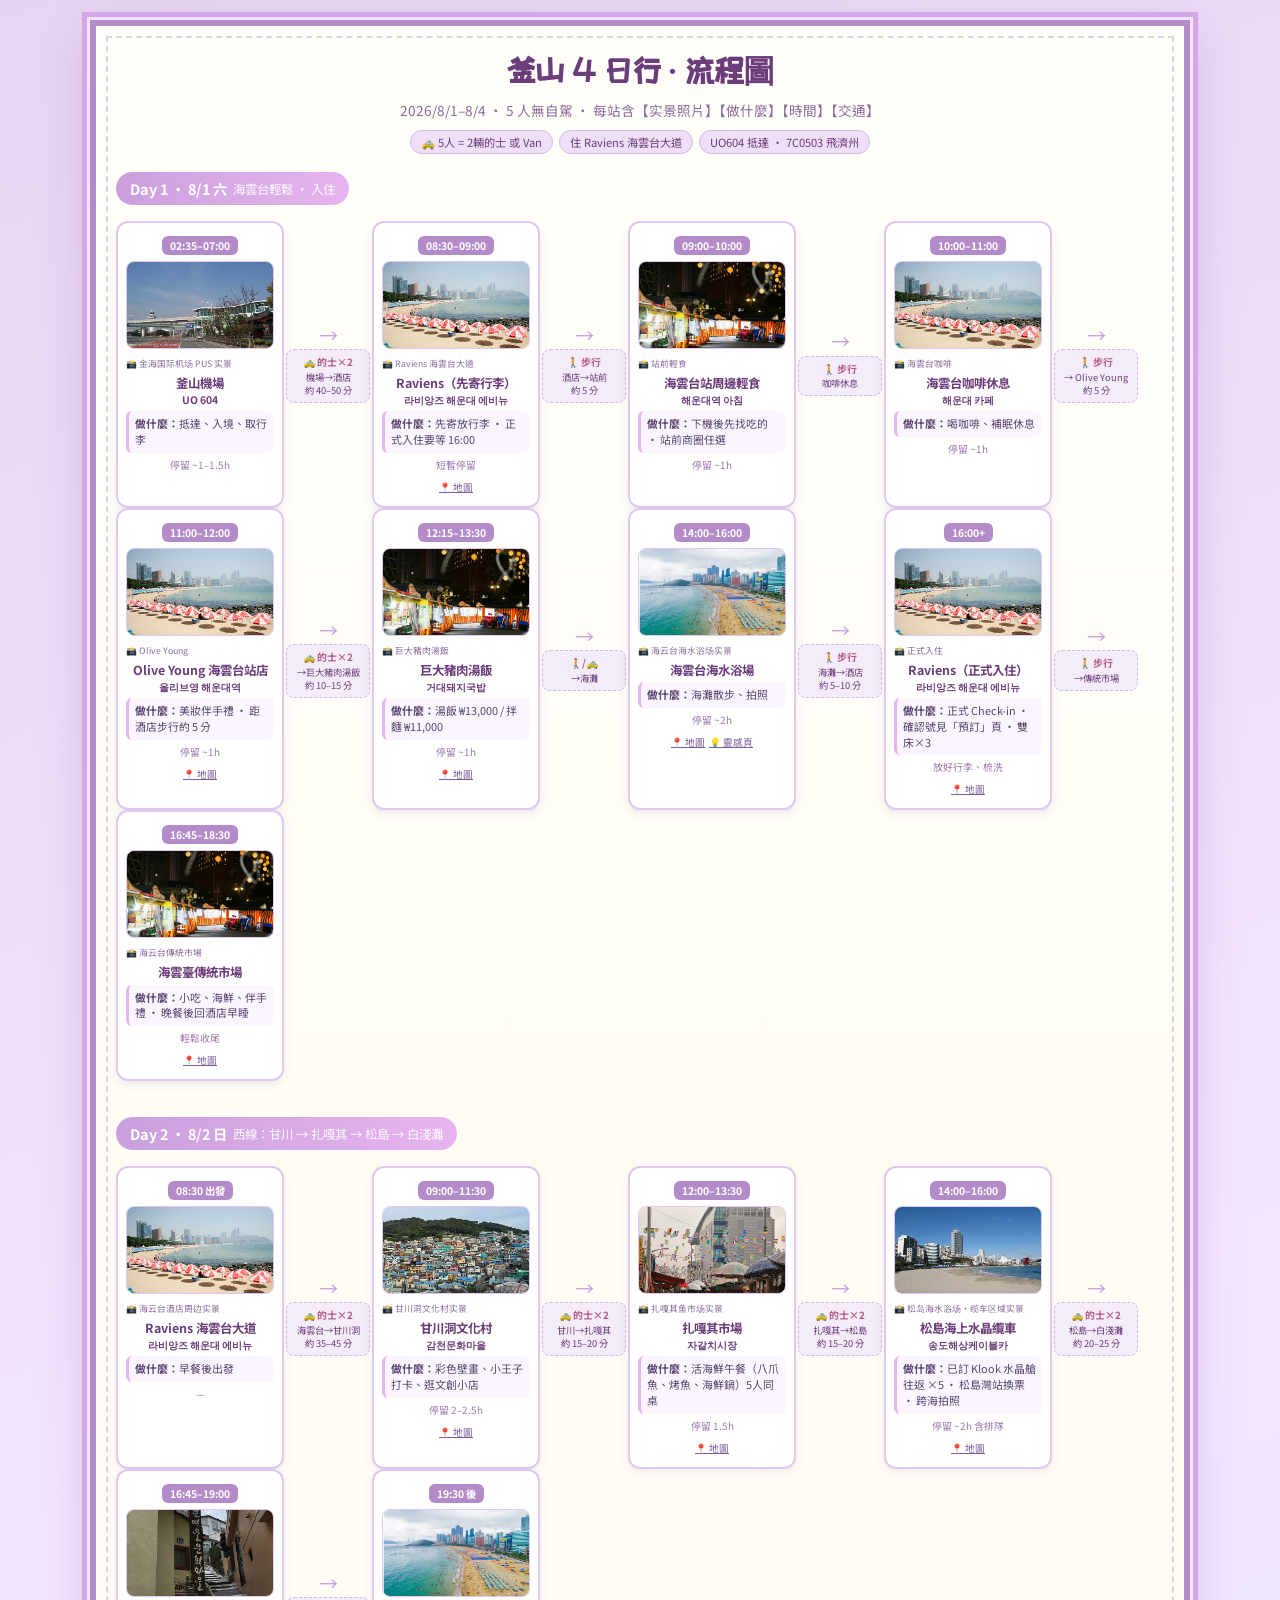
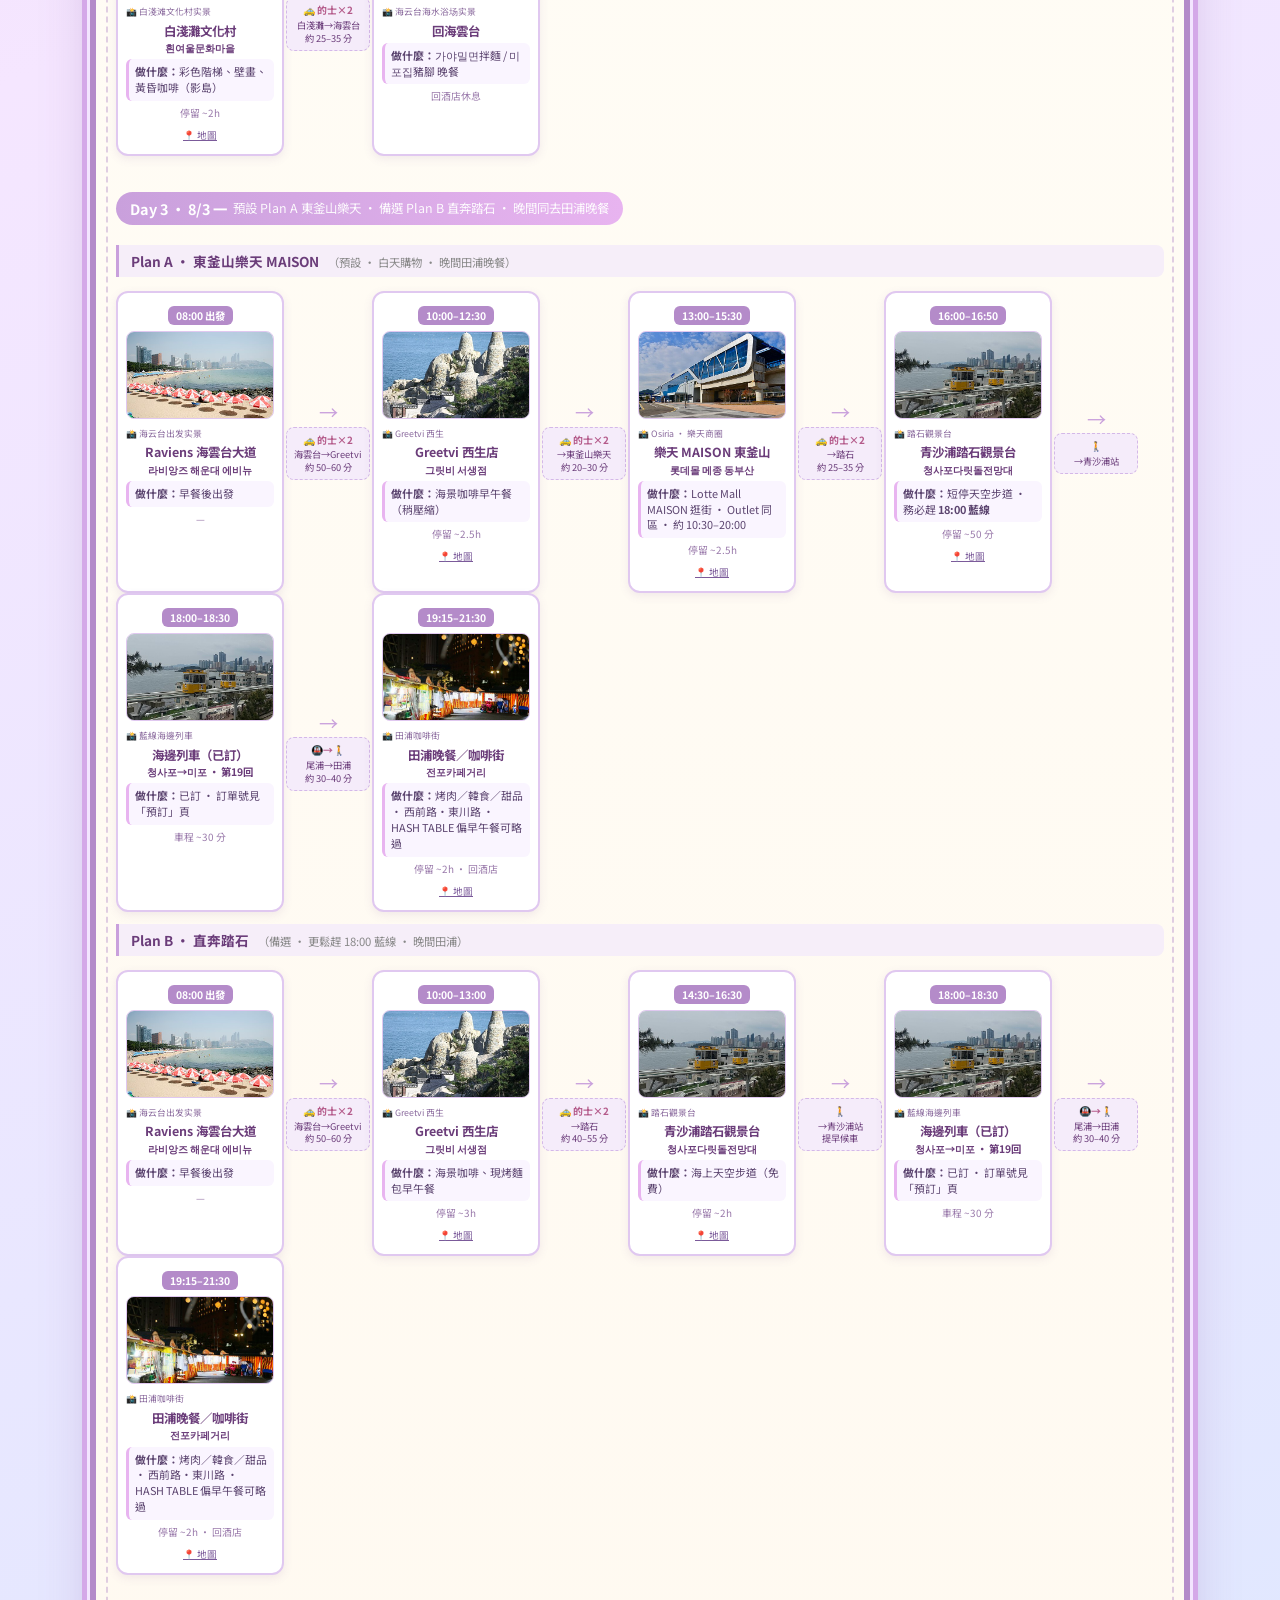
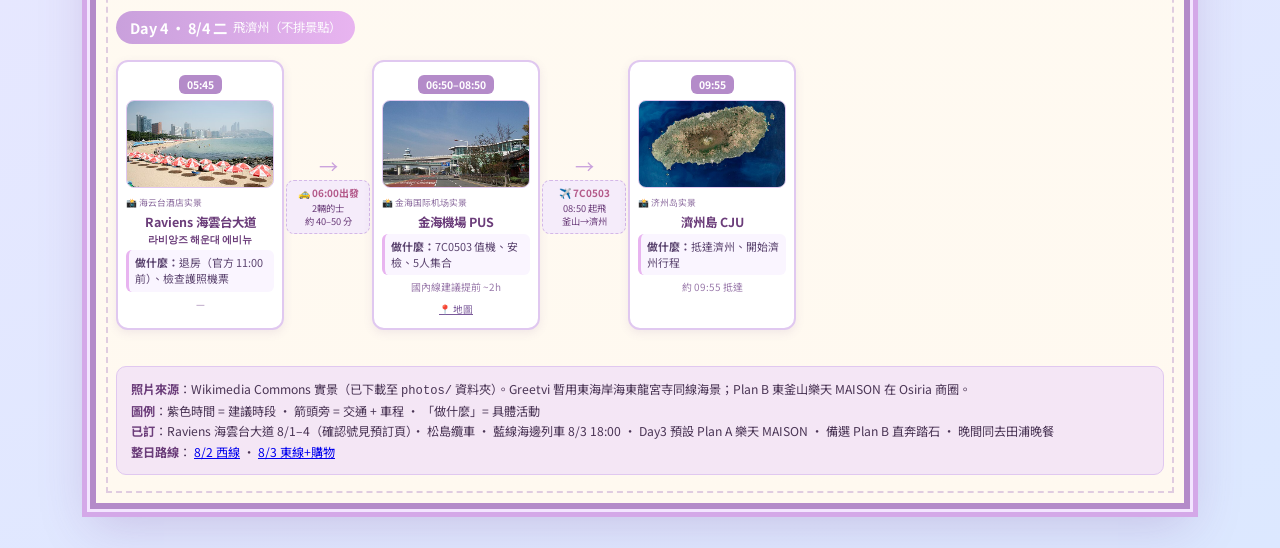
==== commit e56d8103: "Make Day 3 Lotte Dong the default Plan A; observatory becomes Plan B. Co-authored-by: Cursor <cursor" ====
--- a/busan-flowchart.html
+++ b/busan-flowchart.html
@@ -425,9 +425,84 @@
 
     <!-- DAY 3 -->
     <section class="day-block">
-      <div class="day-title">Day 3 · 8/3 一 <span class="day-theme">兩方案 · Plan A 直奔踏石 / Plan B 東釜山樂天 · 晚間同去田浦晚餐</span></div>
-
-      <div class="plan-label">Plan A · 直奔踏石 <small>（更鬆趕 18:00 藍線 · 晚間田浦）</small></div>
+      <div class="day-title">Day 3 · 8/3 一 <span class="day-theme">預設 Plan A 東釜山樂天 · 備選 Plan B 直奔踏石 · 晚間同去田浦晚餐</span></div>
+
+      <div class="plan-label">Plan A · 東釜山樂天 MAISON <small>（預設 · 白天購物 · 晚間田浦晚餐）</small></div>
+      <div class="flow">
+        <div class="node">
+          <span class="time-badge">08:00 出發</span>
+          <img class="node-photo" src="photos/02-hotel.jpg" alt="海云台出发实景" />
+          <span class="photo-cap">📸 海云台出发实景</span>
+          <div class="place">Raviens 海雲台大道<br/><small>라비앙즈 해운대 에비뉴</small></div>
+          <div class="do"><strong>做什麼：</strong>早餐後出發</div>
+          <div class="stay">—</div>
+        </div>
+        <div class="leg">
+          <span class="leg-arrow">→</span>
+          <div class="leg-box"><strong>🚕 的士×2</strong>海雲台→Greetvi<br/>約 50–60 分</div>
+        </div>
+        <div class="node">
+          <span class="time-badge">10:00–12:30</span>
+          <img class="node-photo" src="photos/10-greetvi.jpg" alt="Greetvi" />
+          <span class="photo-cap">📸 Greetvi 西生</span>
+          <div class="place">Greetvi 西生店<br/><small>그릿비 서생점</small></div>
+          <div class="do"><strong>做什麼：</strong>海景咖啡早午餐（稍壓縮）</div>
+          <div class="stay">停留 ~2.5h</div>
+          <a class="map-link" href="https://www.google.com/maps/place/GREETVI">📍 地圖</a>
+        </div>
+        <div class="leg">
+          <span class="leg-arrow">→</span>
+          <div class="leg-box"><strong>🚕 的士×2</strong>→東釜山樂天<br/>約 20–30 分</div>
+        </div>
+        <div class="node">
+          <span class="time-badge">13:00–15:30</span>
+          <img class="node-photo" src="photos/11-luge.jpg" alt="Osiria 东釜山商圈" />
+          <span class="photo-cap">📸 Osiria · 樂天商圈</span>
+          <div class="place">樂天 MAISON 東釜山<br/><small>롯데몰 메종 동부산</small></div>
+          <div class="do"><strong>做什麼：</strong>Lotte Mall MAISON 逛街 · Outlet 同區 · 約 10:30–20:00</div>
+          <div class="stay">停留 ~2.5h</div>
+          <a class="map-link" href="https://maps.app.goo.gl/9BY7U1gu7pT5qs6QA">📍 地圖</a>
+        </div>
+        <div class="leg">
+          <span class="leg-arrow">→</span>
+          <div class="leg-box"><strong>🚕 的士×2</strong>→踏石<br/>約 25–35 分</div>
+        </div>
+        <div class="node">
+          <span class="time-badge">16:00–16:50</span>
+          <img class="node-photo" src="photos/08-cheongsapo.jpg" alt="青沙浦踏石观景台" />
+          <span class="photo-cap">📸 踏石觀景台</span>
+          <div class="place">青沙浦踏石觀景台<br/><small>청사포다릿돌전망대</small></div>
+          <div class="do"><strong>做什麼：</strong>短停天空步道 · 務必趕 <strong>18:00 藍線</strong></div>
+          <div class="stay">停留 ~50 分</div>
+          <a class="map-link" href="https://www.google.com/maps/place/Cheongsapo+Daritdol+Observatory">📍 地圖</a>
+        </div>
+        <div class="leg">
+          <span class="leg-arrow">→</span>
+          <div class="leg-box"><strong>🚶</strong>→青沙浦站</div>
+        </div>
+        <div class="node">
+          <span class="time-badge">18:00–18:30</span>
+          <img class="node-photo" src="photos/07-capsule.jpg" alt="蓝线海边列车" />
+          <span class="photo-cap">📸 藍線海邊列車</span>
+          <div class="place">海邊列車（已訂）<br/><small>청사포→미포 · 第19回</small></div>
+          <div class="do"><strong>做什麼：</strong>已訂 · 訂單號見「預訂」頁</div>
+          <div class="stay">車程 ~30 分</div>
+        </div>
+        <div class="leg">
+          <span class="leg-arrow">→</span>
+          <div class="leg-box"><strong>🚇→🚶</strong>尾浦→田浦<br/>約 30–40 分</div>
+        </div>
+        <div class="node">
+          <span class="time-badge">19:15–21:30</span>
+          <img class="node-photo" src="photos/09-food.jpg" alt="田浦晚餐" />
+          <span class="photo-cap">📸 田浦咖啡街</span>
+          <div class="place">田浦晚餐／咖啡街<br/><small>전포카페거리</small></div>
+          <div class="do"><strong>做什麼：</strong>烤肉／韓食／甜品 · 西前路·東川路 · HASH TABLE 偏早午餐可略過</div>
+          <div class="stay">停留 ~2h · 回酒店</div>
+          <a class="map-link" href="https://www.google.com/maps/search/?api=1&query=전포카페거리">📍 地圖</a>
+        </div>
+      </div>
+      <div class="plan-label">Plan B · 直奔踏石 <small>（備選 · 更鬆趕 18:00 藍線 · 晚間田浦）</small></div>
       <div class="flow">
         <div class="node">
           <span class="time-badge">08:00 出發</span>
@@ -490,81 +565,6 @@
         </div>
       </div>
 
-      <div class="plan-label">Plan B · 東釜山樂天 MAISON <small>（白天購物 · 晚間同樣田浦晚餐）</small></div>
-      <div class="flow">
-        <div class="node">
-          <span class="time-badge">08:00 出發</span>
-          <img class="node-photo" src="photos/02-hotel.jpg" alt="海云台出发实景" />
-          <span class="photo-cap">📸 海云台出发实景</span>
-          <div class="place">Raviens 海雲台大道<br/><small>라비앙즈 해운대 에비뉴</small></div>
-          <div class="do"><strong>做什麼：</strong>早餐後出發</div>
-          <div class="stay">—</div>
-        </div>
-        <div class="leg">
-          <span class="leg-arrow">→</span>
-          <div class="leg-box"><strong>🚕 的士×2</strong>海雲台→Greetvi<br/>約 50–60 分</div>
-        </div>
-        <div class="node">
-          <span class="time-badge">10:00–12:30</span>
-          <img class="node-photo" src="photos/10-greetvi.jpg" alt="Greetvi" />
-          <span class="photo-cap">📸 Greetvi 西生</span>
-          <div class="place">Greetvi 西生店<br/><small>그릿비 서생점</small></div>
-          <div class="do"><strong>做什麼：</strong>海景咖啡早午餐（稍壓縮）</div>
-          <div class="stay">停留 ~2.5h</div>
-          <a class="map-link" href="https://www.google.com/maps/place/GREETVI">📍 地圖</a>
-        </div>
-        <div class="leg">
-          <span class="leg-arrow">→</span>
-          <div class="leg-box"><strong>🚕 的士×2</strong>→東釜山樂天<br/>約 20–30 分</div>
-        </div>
-        <div class="node">
-          <span class="time-badge">13:00–15:30</span>
-          <img class="node-photo" src="photos/11-luge.jpg" alt="Osiria 东釜山商圈" />
-          <span class="photo-cap">📸 Osiria · 樂天商圈</span>
-          <div class="place">樂天 MAISON 東釜山<br/><small>롯데몰 메종 동부산</small></div>
-          <div class="do"><strong>做什麼：</strong>Lotte Mall MAISON 逛街 · Outlet 同區 · 約 10:30–20:00</div>
-          <div class="stay">停留 ~2.5h</div>
-          <a class="map-link" href="https://maps.app.goo.gl/9BY7U1gu7pT5qs6QA">📍 地圖</a>
-        </div>
-        <div class="leg">
-          <span class="leg-arrow">→</span>
-          <div class="leg-box"><strong>🚕 的士×2</strong>→踏石<br/>約 25–35 分</div>
-        </div>
-        <div class="node">
-          <span class="time-badge">16:00–16:50</span>
-          <img class="node-photo" src="photos/08-cheongsapo.jpg" alt="青沙浦踏石观景台" />
-          <span class="photo-cap">📸 踏石觀景台</span>
-          <div class="place">青沙浦踏石觀景台<br/><small>청사포다릿돌전망대</small></div>
-          <div class="do"><strong>做什麼：</strong>短停天空步道 · 務必趕 <strong>18:00 藍線</strong></div>
-          <div class="stay">停留 ~50 分</div>
-          <a class="map-link" href="https://www.google.com/maps/place/Cheongsapo+Daritdol+Observatory">📍 地圖</a>
-        </div>
-        <div class="leg">
-          <span class="leg-arrow">→</span>
-          <div class="leg-box"><strong>🚶</strong>→青沙浦站</div>
-        </div>
-        <div class="node">
-          <span class="time-badge">18:00–18:30</span>
-          <img class="node-photo" src="photos/07-capsule.jpg" alt="蓝线海边列车" />
-          <span class="photo-cap">📸 藍線海邊列車</span>
-          <div class="place">海邊列車（已訂）<br/><small>청사포→미포 · 第19回</small></div>
-          <div class="do"><strong>做什麼：</strong>已訂 · 訂單號見「預訂」頁</div>
-          <div class="stay">車程 ~30 分</div>
-        </div>
-        <div class="leg">
-          <span class="leg-arrow">→</span>
-          <div class="leg-box"><strong>🚇→🚶</strong>尾浦→田浦<br/>約 30–40 分</div>
-        </div>
-        <div class="node">
-          <span class="time-badge">19:15–21:30</span>
-          <img class="node-photo" src="photos/09-food.jpg" alt="田浦晚餐" />
-          <span class="photo-cap">📸 田浦咖啡街</span>
-          <div class="place">田浦晚餐／咖啡街<br/><small>전포카페거리</small></div>
-          <div class="do"><strong>做什麼：</strong>烤肉／韓食／甜品 · 西前路·東川路 · HASH TABLE 偏早午餐可略過</div>
-          <div class="stay">停留 ~2h · 回酒店</div>
-          <a class="map-link" href="https://www.google.com/maps/search/?api=1&query=전포카페거리">📍 地圖</a>
-        </div>
-      </div>
     </section>
 
     <!-- DAY 4 -->
@@ -607,7 +607,7 @@
     <div class="note-box">
       <strong>照片來源</strong>：Wikimedia Commons 實景（已下載至 <code>photos/</code> 資料夾）。Greetvi 暫用東海岸海東龍宮寺同線海景；Plan B 東釜山樂天 MAISON 在 Osiria 商圈。<br/>
       <strong>圖例</strong>：紫色時間 = 建議時段 · 箭頭旁 = 交通 + 車程 · 「做什麼」= 具體活動<br/>
-      <strong>已訂</strong>：Raviens 海雲台大道 8/1–4（確認號見預訂頁）· 松島纜車 · 藍線海邊列車 8/3 18:00 · Day3 可選 Plan A 直奔踏石 / Plan B 樂天 MAISON · 晚間同去田浦晚餐<br/>
+      <strong>已訂</strong>：Raviens 海雲台大道 8/1–4（確認號見預訂頁）· 松島纜車 · 藍線海邊列車 8/3 18:00 · Day3 預設 Plan A 樂天 MAISON · 備選 Plan B 直奔踏石 · 晚間同去田浦晚餐<br/>
       <strong>整日路線</strong>：
       <a href="https://www.google.com/maps/dir/Gamcheon+Culture+Village,+Busan/Jagalchi+Market,+Busan/Songdo+Marine+Cable+Car,+Busan/Huinnyeoul+Culture+Village,+Busan/Haeundae+Beach,+Busan">8/2 西線</a> ·
       <a href="https://www.google.com/maps/dir/Haeundae+Station,+Busan/GREETVI,+Seosaeng-myeon,+Ulsan/Lotte+Mall+Dong+Busan,+147+Gijanghaean-ro,+Busan/Cheongsapo+Daritdol+Observatory,+167+Cheongsapo-ro,+Busan/Cheongsapo+Station,+Blueline+Park,+Busan/Mipo+Station,+Blueline+Park,+Busan/Haeundae+Beach,+Busan">8/3 東線+購物</a>
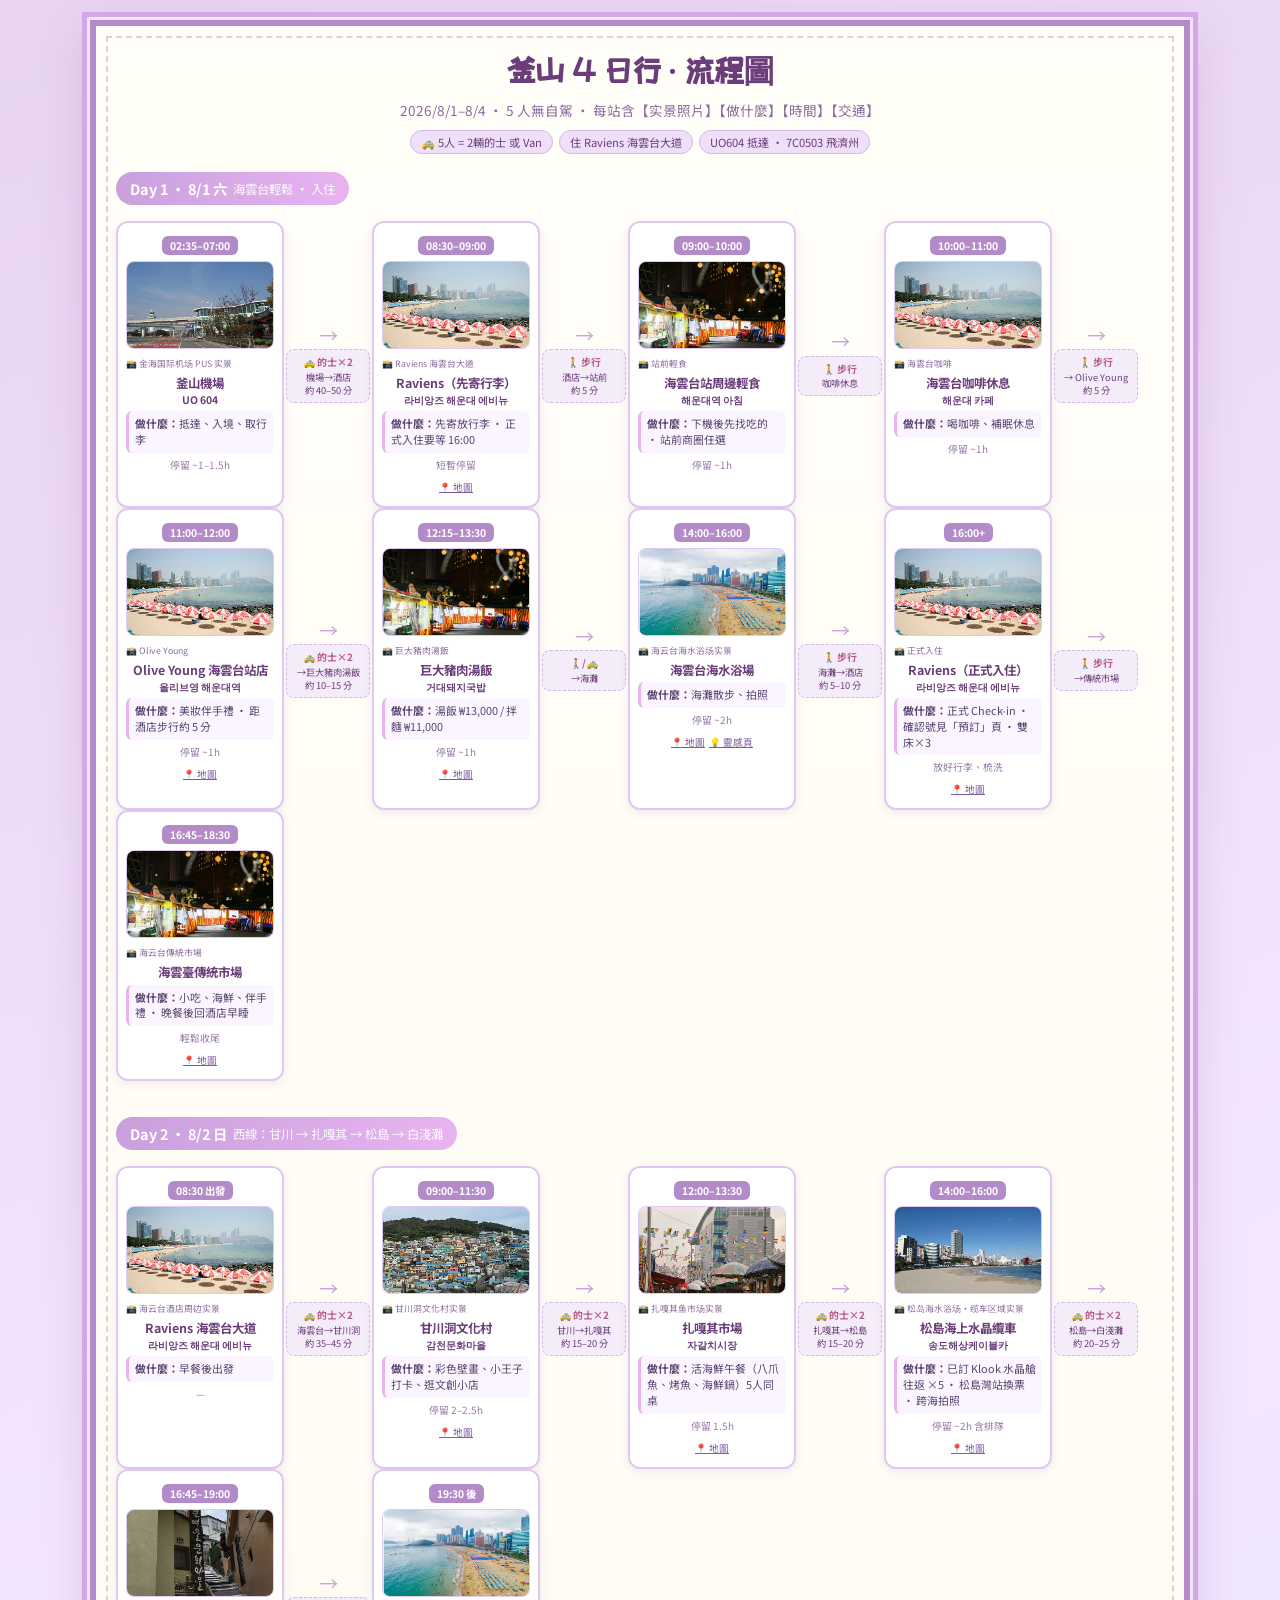
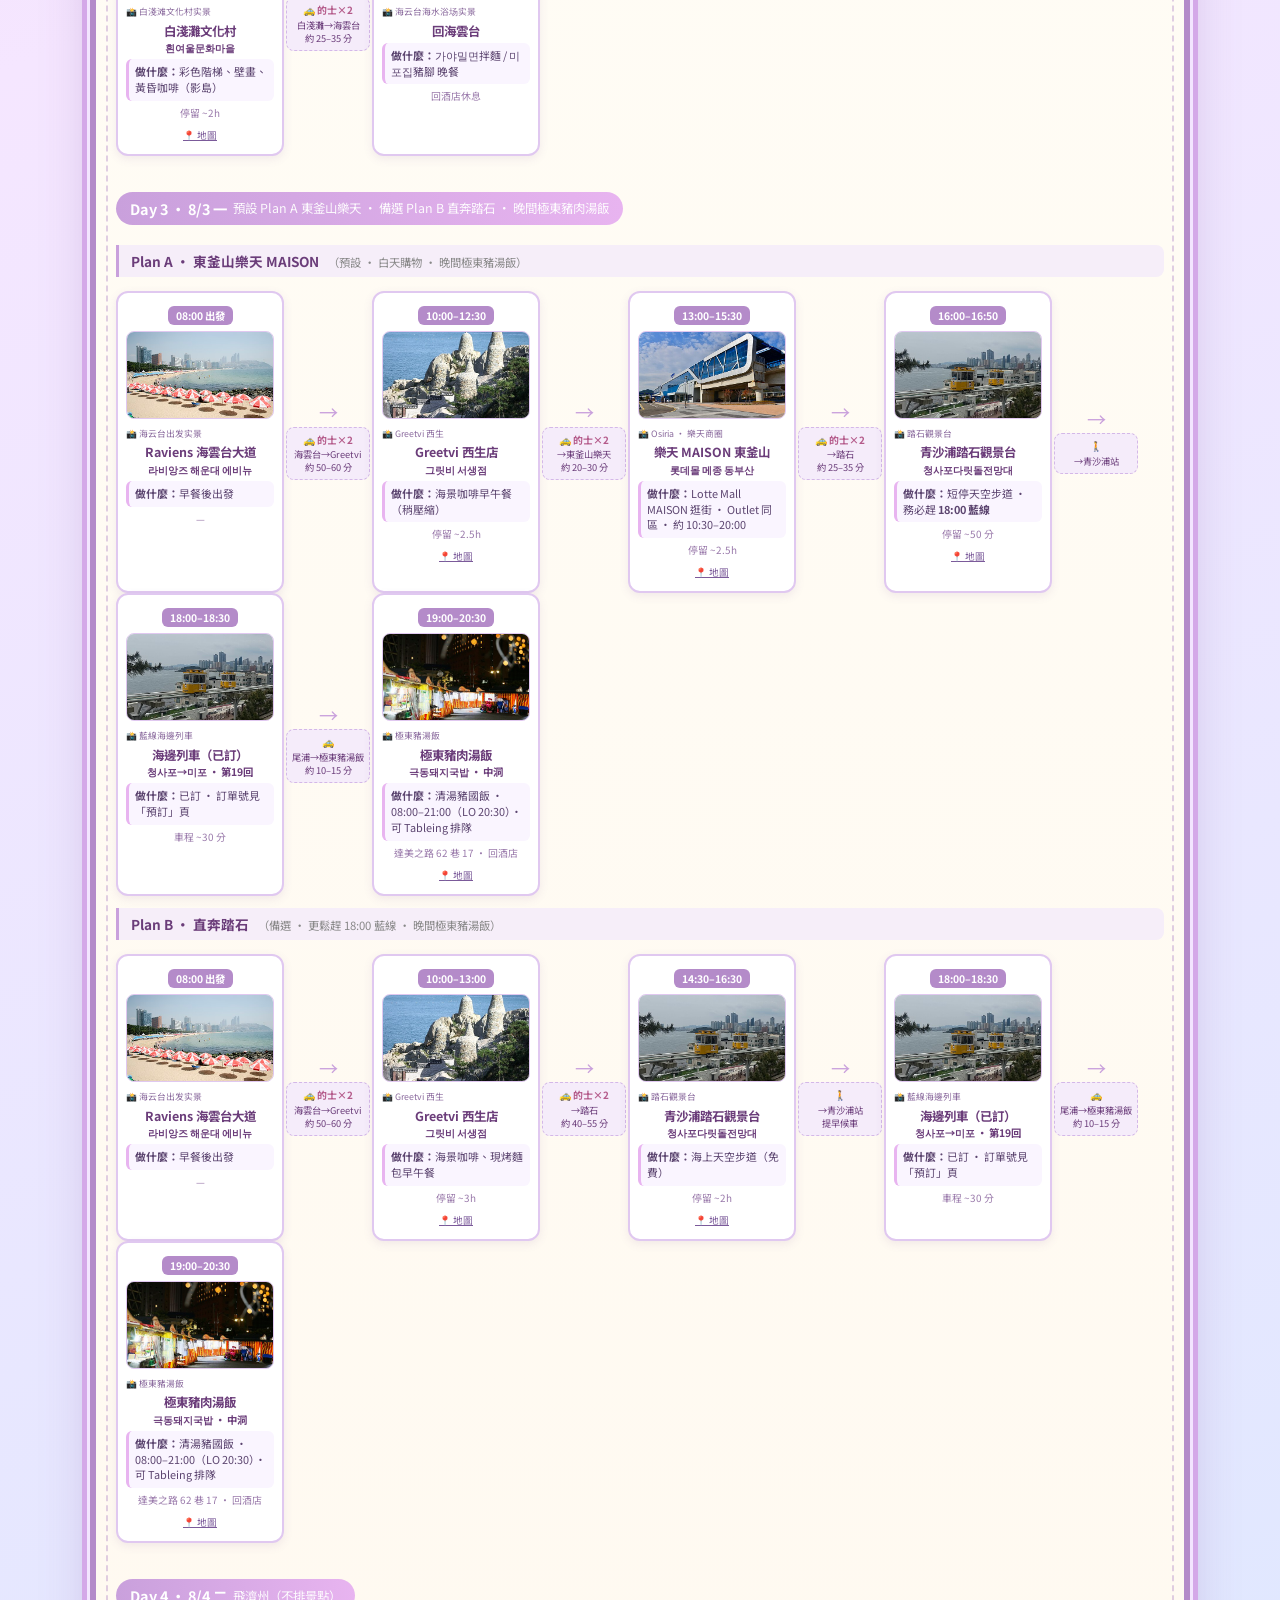
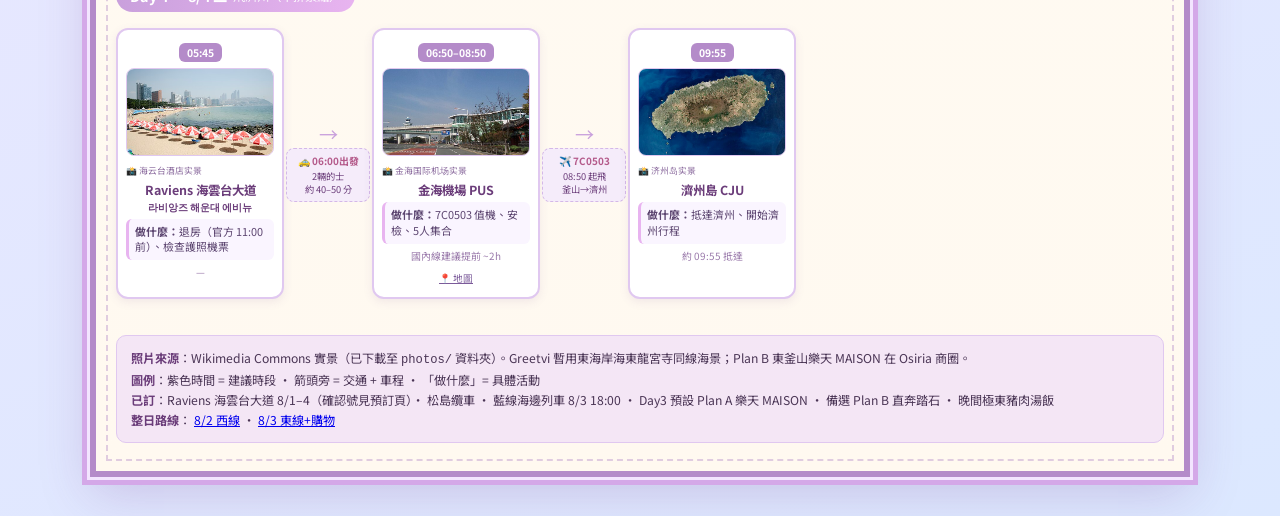
==== commit 5caa3f4a: "Update Day 3 evenings: Busan Geukdong soup, Jeju souvenir street without Olive Young. Co-authored-by" ====
--- a/busan-flowchart.html
+++ b/busan-flowchart.html
@@ -425,9 +425,9 @@
 
     <!-- DAY 3 -->
     <section class="day-block">
-      <div class="day-title">Day 3 · 8/3 一 <span class="day-theme">預設 Plan A 東釜山樂天 · 備選 Plan B 直奔踏石 · 晚間同去田浦晚餐</span></div>
-
-      <div class="plan-label">Plan A · 東釜山樂天 MAISON <small>（預設 · 白天購物 · 晚間田浦晚餐）</small></div>
+      <div class="day-title">Day 3 · 8/3 一 <span class="day-theme">預設 Plan A 東釜山樂天 · 備選 Plan B 直奔踏石 · 晚間極東豬肉湯飯</span></div>
+
+      <div class="plan-label">Plan A · 東釜山樂天 MAISON <small>（預設 · 白天購物 · 晚間極東豬湯飯）</small></div>
       <div class="flow">
         <div class="node">
           <span class="time-badge">08:00 出發</span>
@@ -490,19 +490,19 @@
         </div>
         <div class="leg">
           <span class="leg-arrow">→</span>
-          <div class="leg-box"><strong>🚇→🚶</strong>尾浦→田浦<br/>約 30–40 分</div>
-        </div>
-        <div class="node">
-          <span class="time-badge">19:15–21:30</span>
-          <img class="node-photo" src="photos/09-food.jpg" alt="田浦晚餐" />
-          <span class="photo-cap">📸 田浦咖啡街</span>
-          <div class="place">田浦晚餐／咖啡街<br/><small>전포카페거리</small></div>
-          <div class="do"><strong>做什麼：</strong>烤肉／韓食／甜品 · 西前路·東川路 · HASH TABLE 偏早午餐可略過</div>
-          <div class="stay">停留 ~2h · 回酒店</div>
-          <a class="map-link" href="https://www.google.com/maps/search/?api=1&query=전포카페거리">📍 地圖</a>
+          <div class="leg-box"><strong>🚕</strong>尾浦→極東豬湯飯<br/>約 10–15 分</div>
+        </div>
+        <div class="node">
+          <span class="time-badge">19:00–20:30</span>
+          <img class="node-photo" src="photos/09-food.jpg" alt="極東豬肉湯飯" />
+          <span class="photo-cap">📸 極東豬湯飯</span>
+          <div class="place">極東豬肉湯飯<br/><small>극동돼지국밥 · 中洞</small></div>
+          <div class="do"><strong>做什麼：</strong>清湯豬國飯 · 08:00–21:00（LO 20:30）· 可 Tableing 排隊</div>
+          <div class="stay">達美之路 62 巷 17 · 回酒店</div>
+          <a class="map-link" href="https://www.google.com/maps/search/?api=1&query=극동돼지국밥+달맞이길62번길+17">📍 地圖</a>
         </div>
       </div>
-      <div class="plan-label">Plan B · 直奔踏石 <small>（備選 · 更鬆趕 18:00 藍線 · 晚間田浦）</small></div>
+      <div class="plan-label">Plan B · 直奔踏石 <small>（備選 · 更鬆趕 18:00 藍線 · 晚間極東豬湯飯）</small></div>
       <div class="flow">
         <div class="node">
           <span class="time-badge">08:00 出發</span>
@@ -552,16 +552,16 @@
         </div>
         <div class="leg">
           <span class="leg-arrow">→</span>
-          <div class="leg-box"><strong>🚇→🚶</strong>尾浦→田浦<br/>約 30–40 分</div>
-        </div>
-        <div class="node">
-          <span class="time-badge">19:15–21:30</span>
-          <img class="node-photo" src="photos/09-food.jpg" alt="田浦晚餐" />
-          <span class="photo-cap">📸 田浦咖啡街</span>
-          <div class="place">田浦晚餐／咖啡街<br/><small>전포카페거리</small></div>
-          <div class="do"><strong>做什麼：</strong>烤肉／韓食／甜品 · 西前路·東川路 · HASH TABLE 偏早午餐可略過</div>
-          <div class="stay">停留 ~2h · 回酒店</div>
-          <a class="map-link" href="https://www.google.com/maps/search/?api=1&query=전포카페거리">📍 地圖</a>
+          <div class="leg-box"><strong>🚕</strong>尾浦→極東豬湯飯<br/>約 10–15 分</div>
+        </div>
+        <div class="node">
+          <span class="time-badge">19:00–20:30</span>
+          <img class="node-photo" src="photos/09-food.jpg" alt="極東豬肉湯飯" />
+          <span class="photo-cap">📸 極東豬湯飯</span>
+          <div class="place">極東豬肉湯飯<br/><small>극동돼지국밥 · 中洞</small></div>
+          <div class="do"><strong>做什麼：</strong>清湯豬國飯 · 08:00–21:00（LO 20:30）· 可 Tableing 排隊</div>
+          <div class="stay">達美之路 62 巷 17 · 回酒店</div>
+          <a class="map-link" href="https://www.google.com/maps/search/?api=1&query=극동돼지국밥+달맞이길62번길+17">📍 地圖</a>
         </div>
       </div>
 
@@ -607,7 +607,7 @@
     <div class="note-box">
       <strong>照片來源</strong>：Wikimedia Commons 實景（已下載至 <code>photos/</code> 資料夾）。Greetvi 暫用東海岸海東龍宮寺同線海景；Plan B 東釜山樂天 MAISON 在 Osiria 商圈。<br/>
       <strong>圖例</strong>：紫色時間 = 建議時段 · 箭頭旁 = 交通 + 車程 · 「做什麼」= 具體活動<br/>
-      <strong>已訂</strong>：Raviens 海雲台大道 8/1–4（確認號見預訂頁）· 松島纜車 · 藍線海邊列車 8/3 18:00 · Day3 預設 Plan A 樂天 MAISON · 備選 Plan B 直奔踏石 · 晚間同去田浦晚餐<br/>
+      <strong>已訂</strong>：Raviens 海雲台大道 8/1–4（確認號見預訂頁）· 松島纜車 · 藍線海邊列車 8/3 18:00 · Day3 預設 Plan A 樂天 MAISON · 備選 Plan B 直奔踏石 · 晚間極東豬肉湯飯<br/>
       <strong>整日路線</strong>：
       <a href="https://www.google.com/maps/dir/Gamcheon+Culture+Village,+Busan/Jagalchi+Market,+Busan/Songdo+Marine+Cable+Car,+Busan/Huinnyeoul+Culture+Village,+Busan/Haeundae+Beach,+Busan">8/2 西線</a> ·
       <a href="https://www.google.com/maps/dir/Haeundae+Station,+Busan/GREETVI,+Seosaeng-myeon,+Ulsan/Lotte+Mall+Dong+Busan,+147+Gijanghaean-ro,+Busan/Cheongsapo+Daritdol+Observatory,+167+Cheongsapo-ro,+Busan/Cheongsapo+Station,+Blueline+Park,+Busan/Mipo+Station,+Blueline+Park,+Busan/Haeundae+Beach,+Busan">8/3 東線+購物</a>
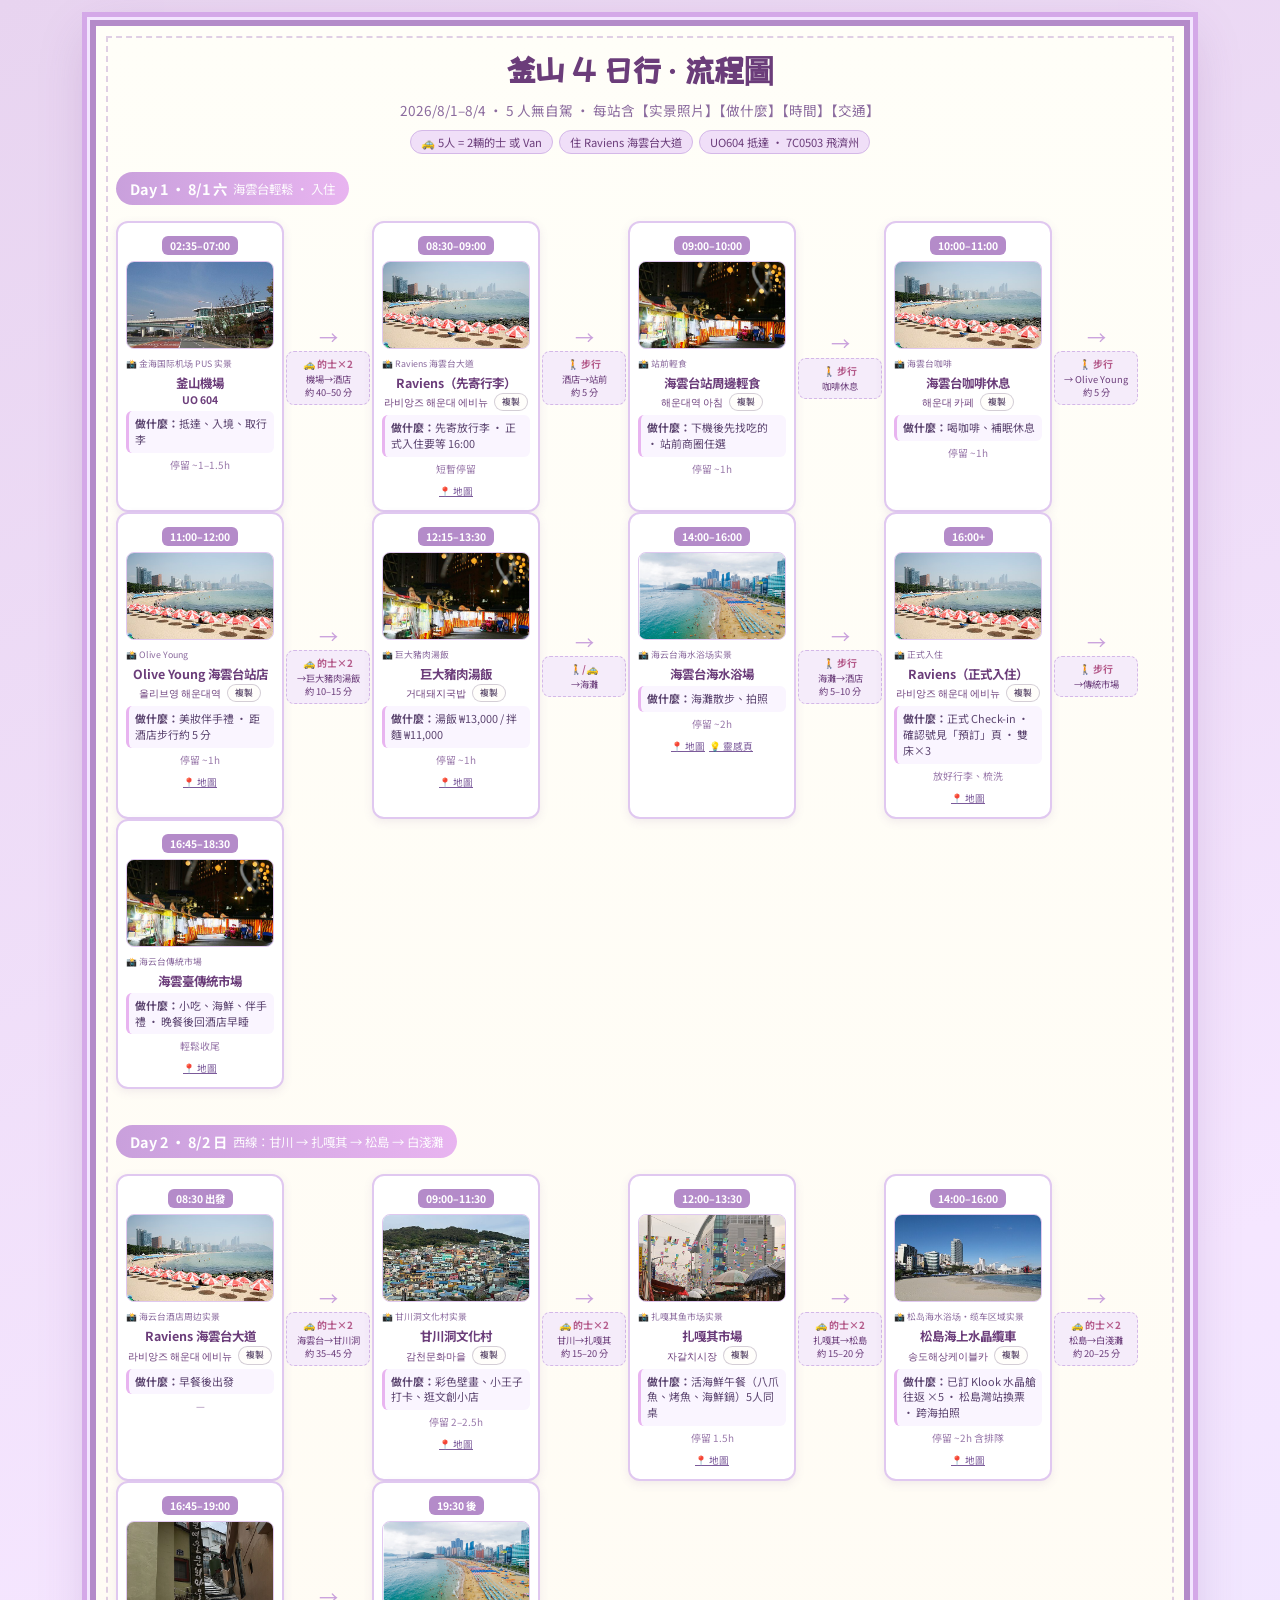
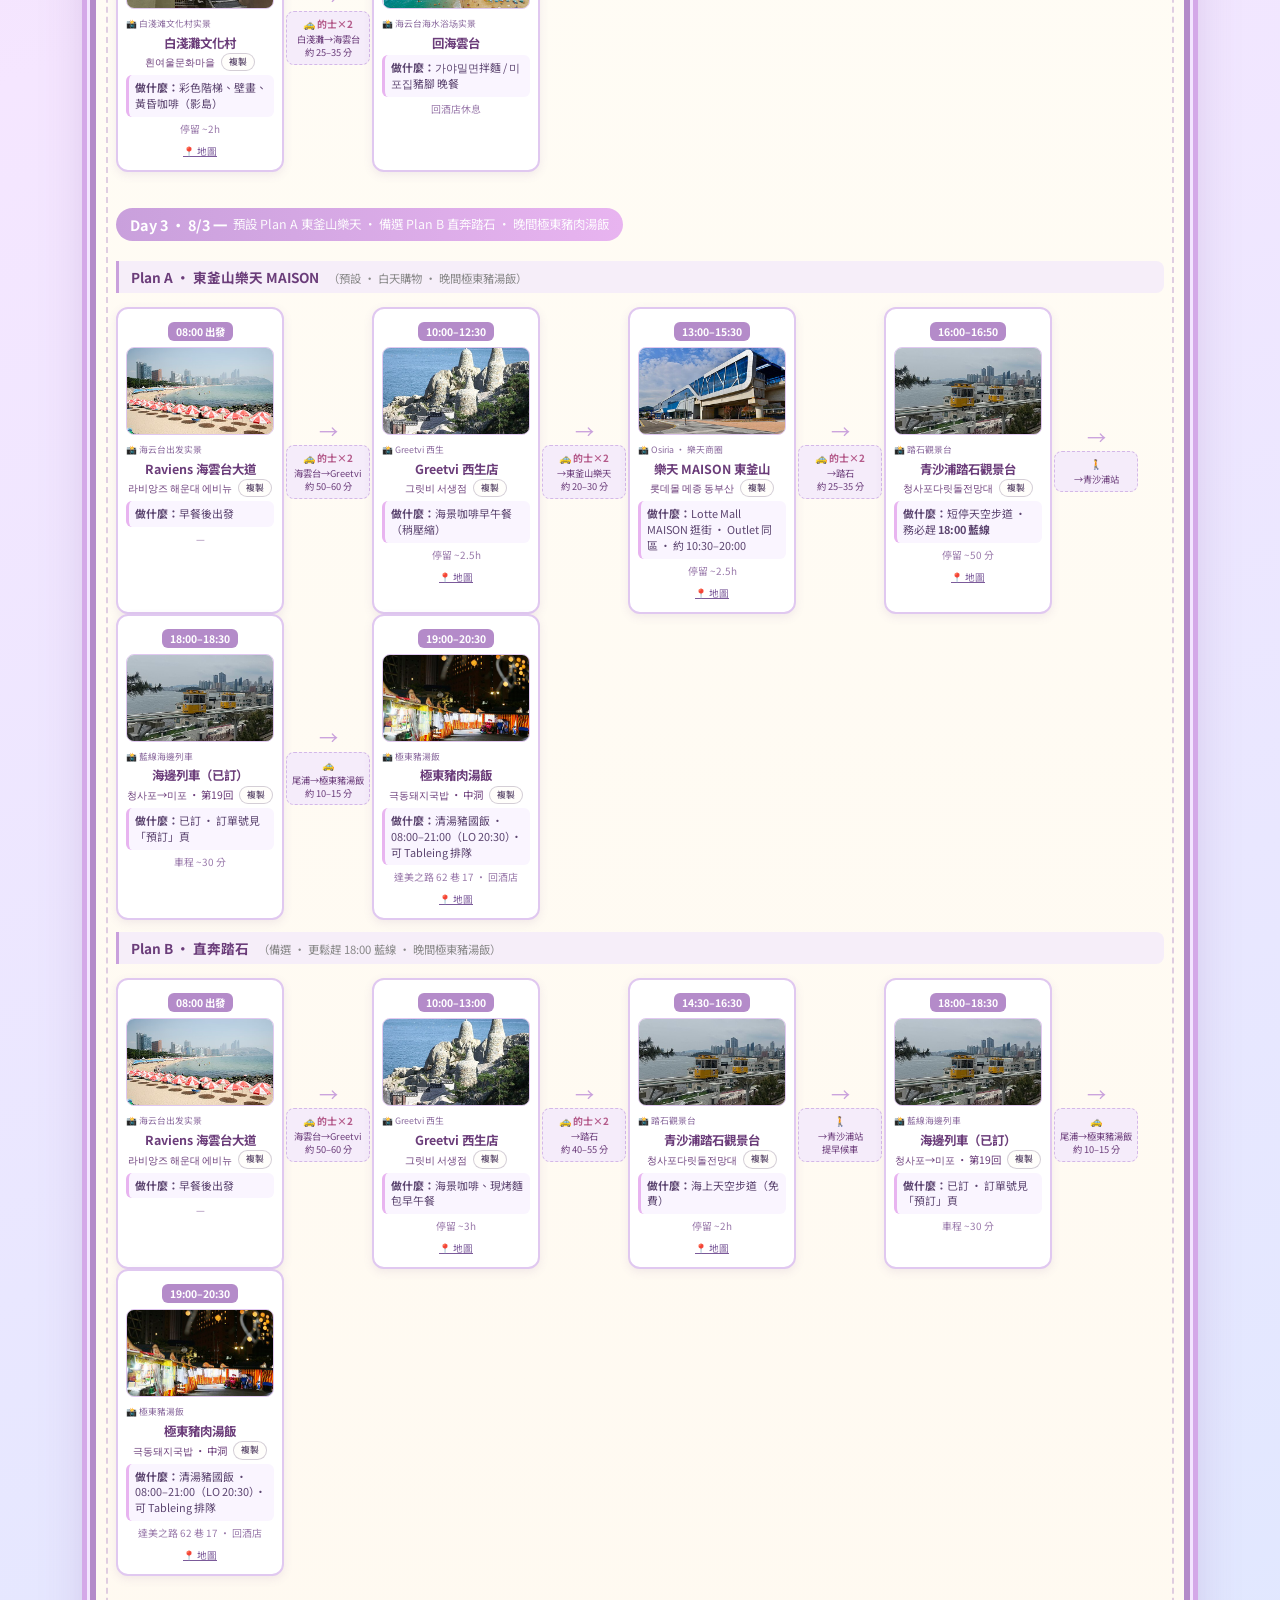
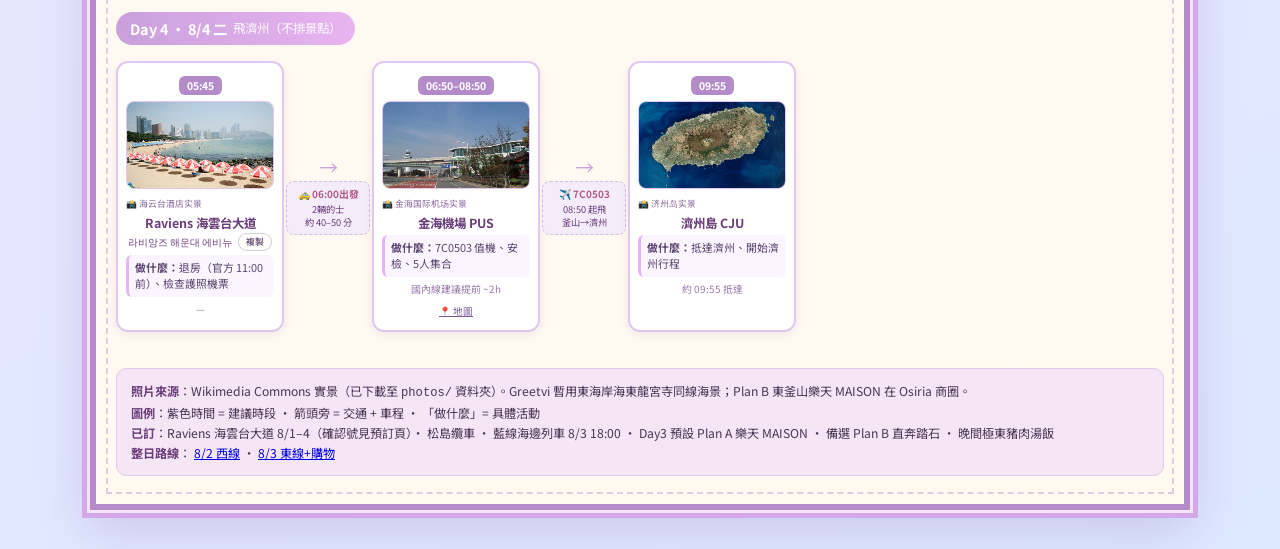
==== commit 16c34eaa: "Add Hangul copy buttons on route charts; tweak Jeju Day 1–3 stops and times. Co-authored-by: Cursor " ====
--- a/busan-flowchart.html
+++ b/busan-flowchart.html
@@ -613,5 +613,6 @@
       <a href="https://www.google.com/maps/dir/Haeundae+Station,+Busan/GREETVI,+Seosaeng-myeon,+Ulsan/Lotte+Mall+Dong+Busan,+147+Gijanghaean-ro,+Busan/Cheongsapo+Daritdol+Observatory,+167+Cheongsapo-ro,+Busan/Cheongsapo+Station,+Blueline+Park,+Busan/Mipo+Station,+Blueline+Park,+Busan/Haeundae+Beach,+Busan">8/3 東線+購物</a>
     </div>
   </article>
+  <script src="flowchart-ko-copy.js?v=50"></script>
 </body>
 </html>
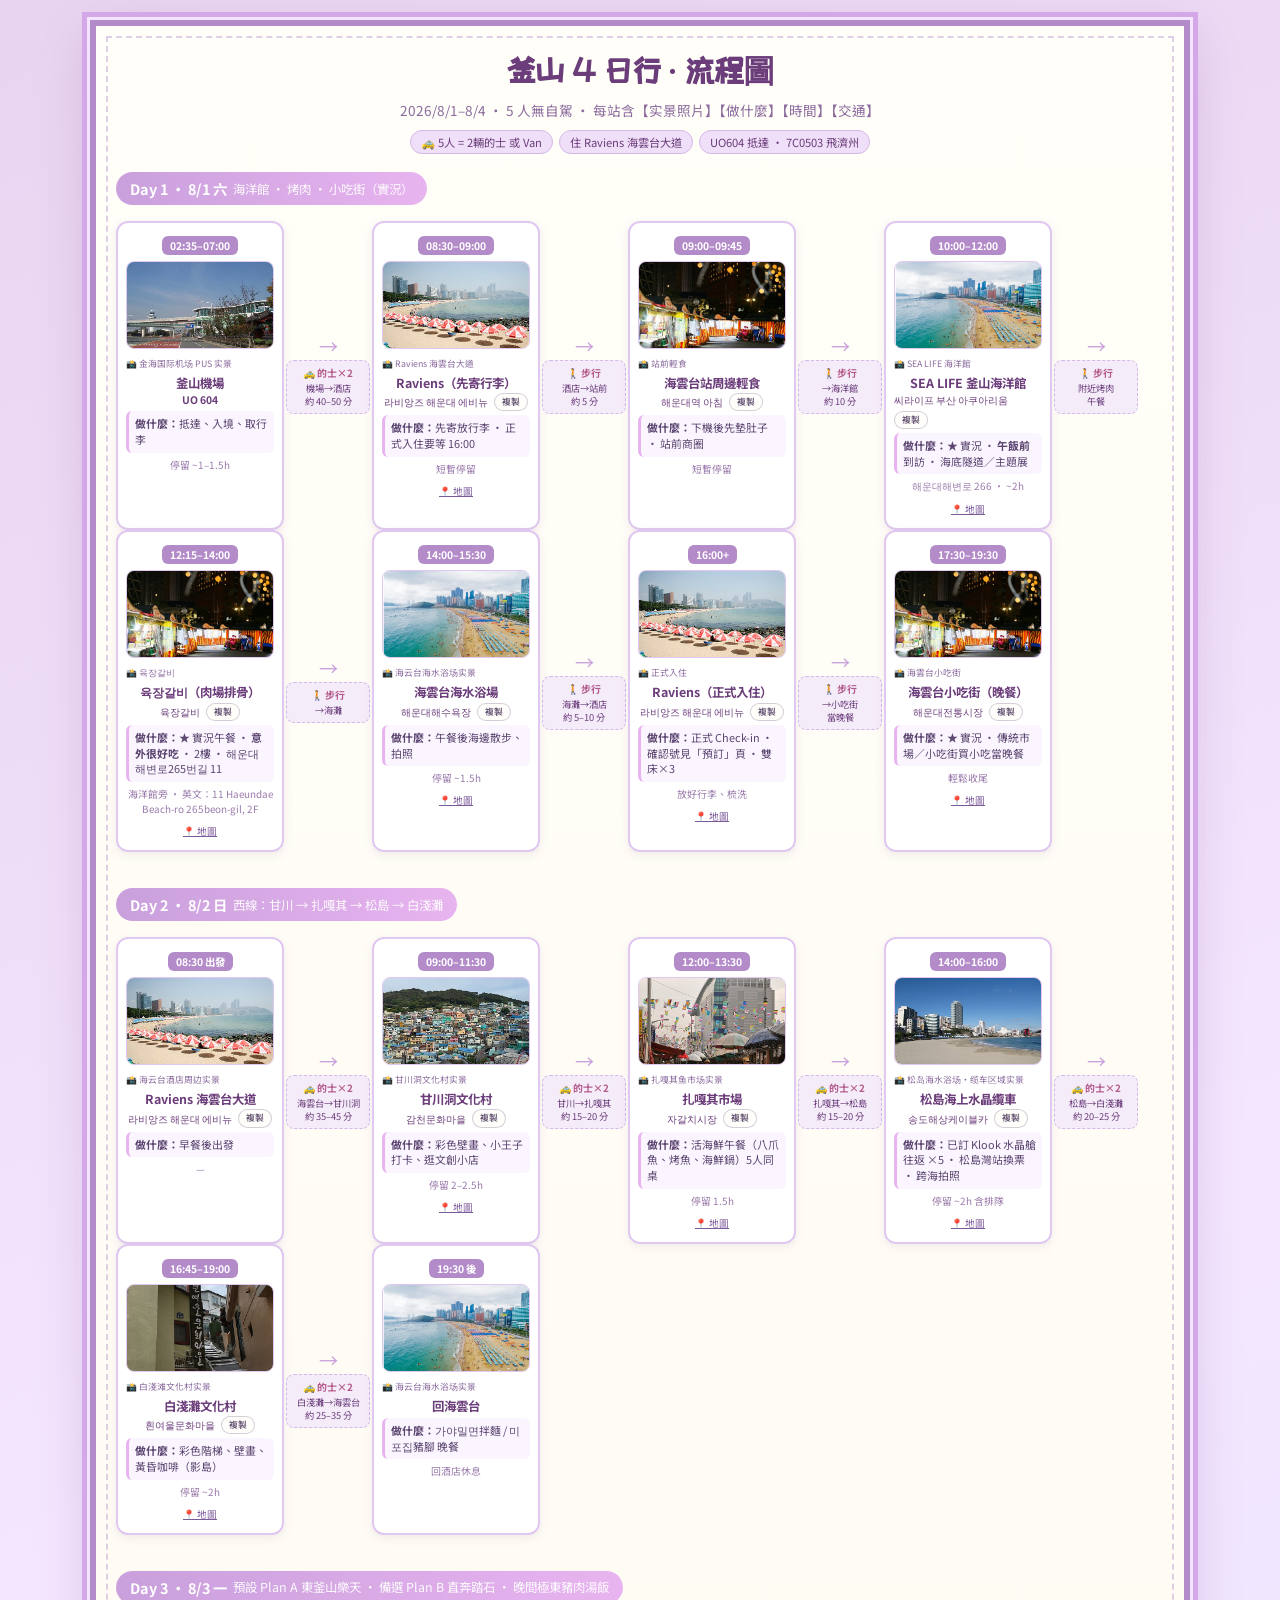
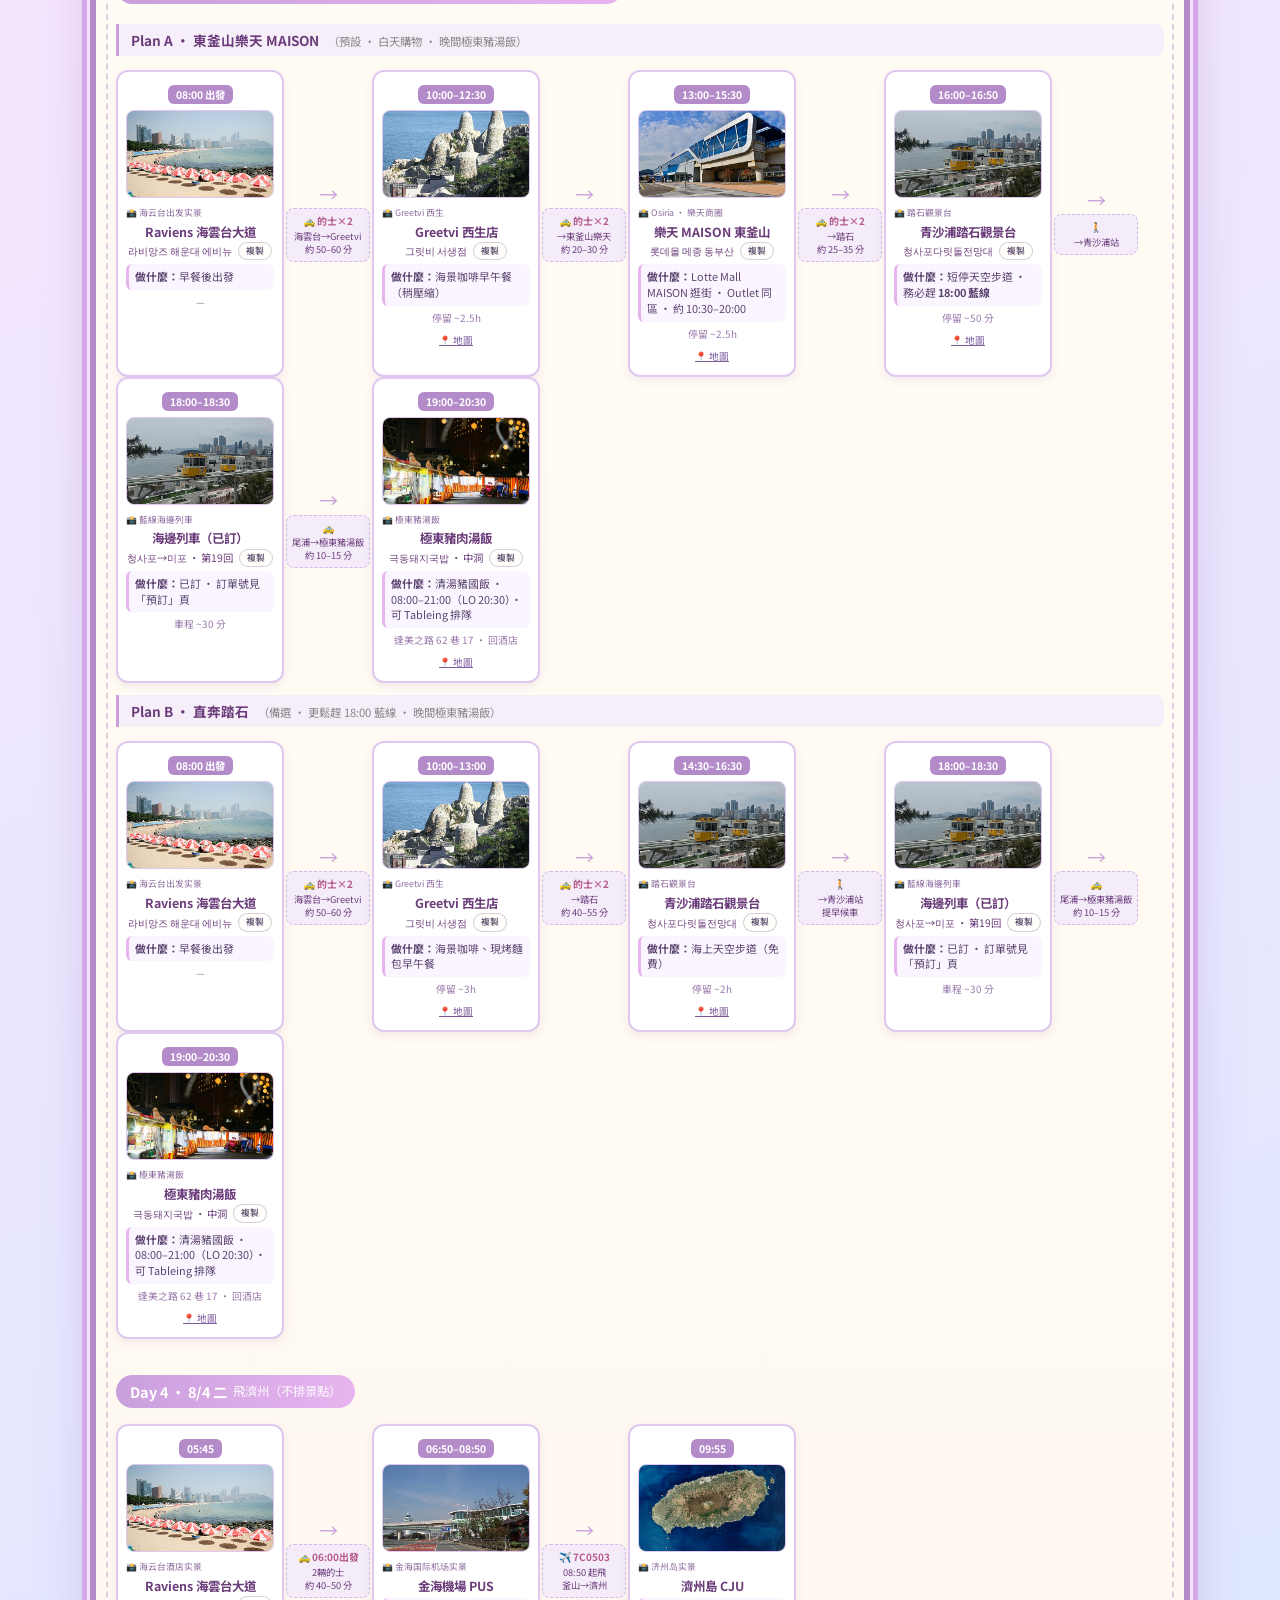
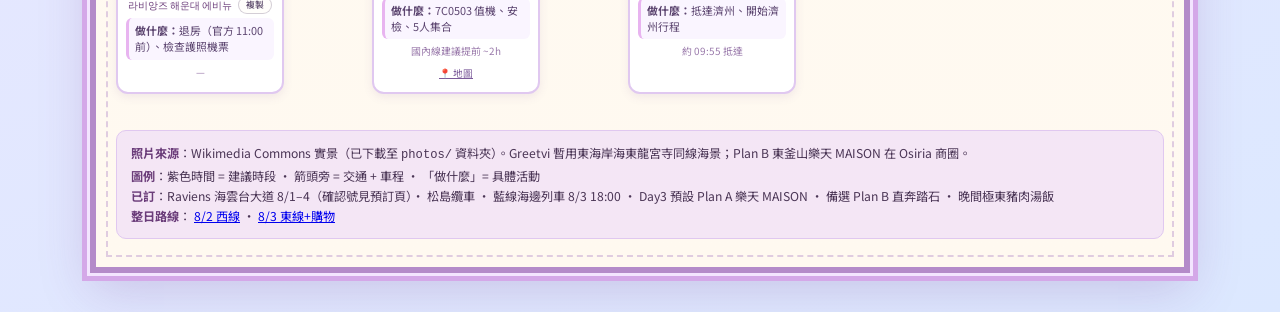
==== commit 2b773cfa: "Log Busan Day 1 as lived: aquarium, Yukjang Galbi, snack-street dinner. Co-authored-by: Cursor <curs" ====
--- a/busan-flowchart.html
+++ b/busan-flowchart.html
@@ -234,7 +234,7 @@
 
     <!-- DAY 1 -->
     <section class="day-block">
-      <div class="day-title">Day 1 · 8/1 六 <span class="day-theme">海雲台輕鬆 · 入住</span></div>
+      <div class="day-title">Day 1 · 8/1 六 <span class="day-theme">海洋館 · 烤肉 · 小吃街（實況）</span></div>
       <div class="flow">
         <div class="node">
           <span class="time-badge">02:35–07:00</span>
@@ -262,64 +262,51 @@
           <div class="leg-box"><strong>🚶 步行</strong>酒店→站前<br/>約 5 分</div>
         </div>
         <div class="node">
-          <span class="time-badge">09:00–10:00</span>
+          <span class="time-badge">09:00–09:45</span>
           <img class="node-photo" src="photos/09-food.jpg" alt="海云台轻食" />
           <span class="photo-cap">📸 站前輕食</span>
           <div class="place">海雲台站周邊輕食<br/><small>해운대역 아침</small></div>
-          <div class="do"><strong>做什麼：</strong>下機後先找吃的 · 站前商圈任選</div>
-          <div class="stay">停留 ~1h</div>
-        </div>
-        <div class="leg">
-          <span class="leg-arrow">→</span>
-          <div class="leg-box"><strong>🚶 步行</strong>咖啡休息</div>
-        </div>
-        <div class="node">
-          <span class="time-badge">10:00–11:00</span>
-          <img class="node-photo" src="photos/02-haeundae.jpg" alt="海云台咖啡" />
-          <span class="photo-cap">📸 海雲台咖啡</span>
-          <div class="place">海雲台咖啡休息<br/><small>해운대 카페</small></div>
-          <div class="do"><strong>做什麼：</strong>喝咖啡、補眠休息</div>
-          <div class="stay">停留 ~1h</div>
-        </div>
-        <div class="leg">
-          <span class="leg-arrow">→</span>
-          <div class="leg-box"><strong>🚶 步行</strong>→ Olive Young<br/>約 5 分</div>
-        </div>
-        <div class="node">
-          <span class="time-badge">11:00–12:00</span>
-          <img class="node-photo" src="photos/02-haeundae.jpg" alt="Olive Young" />
-          <span class="photo-cap">📸 Olive Young</span>
-          <div class="place">Olive Young 海雲台站店<br/><small>올리브영 해운대역</small></div>
-          <div class="do"><strong>做什麼：</strong>美妝伴手禮 · 距酒店步行約 5 分</div>
-          <div class="stay">停留 ~1h</div>
-          <a class="map-link" href="https://www.google.com/maps/search/?api=1&query=올리브영+해운대역">📍 地圖</a>
-        </div>
-        <div class="leg">
-          <span class="leg-arrow">→</span>
-          <div class="leg-box"><strong>🚕 的士×2</strong>→巨大豬肉湯飯<br/>約 10–15 分</div>
-        </div>
-        <div class="node">
-          <span class="time-badge">12:15–13:30</span>
-          <img class="node-photo" src="photos/09-food.jpg" alt="巨大猪肉汤饭" />
-          <span class="photo-cap">📸 巨大豬肉湯飯</span>
-          <div class="place">巨大豬肉湯飯<br/><small>거대돼지국밥</small></div>
-          <div class="do"><strong>做什麼：</strong>湯飯 ₩13,000 / 拌麵 ₩11,000</div>
-          <div class="stay">停留 ~1h</div>
-          <a class="map-link" href="https://www.google.com/maps/search/?api=1&query=거대돼지국밥">📍 地圖</a>
-        </div>
-        <div class="leg">
-          <span class="leg-arrow">→</span>
-          <div class="leg-box"><strong>🚶/🚕</strong>→海灘</div>
-        </div>
-        <div class="node">
-          <span class="time-badge">14:00–16:00</span>
+          <div class="do"><strong>做什麼：</strong>下機後先墊肚子 · 站前商圈</div>
+          <div class="stay">短暫停留</div>
+        </div>
+        <div class="leg">
+          <span class="leg-arrow">→</span>
+          <div class="leg-box"><strong>🚶 步行</strong>→海洋館<br/>約 10 分</div>
+        </div>
+        <div class="node">
+          <span class="time-badge">10:00–12:00</span>
+          <img class="node-photo" src="photos/02-haeundae-beach.jpg" alt="SEA LIFE 釜山海洋館" />
+          <span class="photo-cap">📸 SEA LIFE 海洋館</span>
+          <div class="place">SEA LIFE 釜山海洋館<br/><small>씨라이프 부산 아쿠아리움</small></div>
+          <div class="do"><strong>做什麼：</strong>★ 實況 · <strong>午飯前</strong>到訪 · 海底隧道／主題展</div>
+          <div class="stay">해운대해변로 266 · ~2h</div>
+          <a class="map-link" href="https://www.google.com/maps/search/?api=1&query=씨라이프+부산+아쿠아리움">📍 地圖</a>
+        </div>
+        <div class="leg">
+          <span class="leg-arrow">→</span>
+          <div class="leg-box"><strong>🚶 步行</strong>附近烤肉<br/>午餐</div>
+        </div>
+        <div class="node">
+          <span class="time-badge">12:15–14:00</span>
+          <img class="node-photo" src="photos/09-food.jpg" alt="육장갈비" />
+          <span class="photo-cap">📸 육장갈비</span>
+          <div class="place">육장갈비（肉場排骨）<br/><small>육장갈비</small></div>
+          <div class="do"><strong>做什麼：</strong>★ 實況午餐 · <strong>意外很好吃</strong> · 2樓 · 해운대해변로265번길 11</div>
+          <div class="stay">海洋館旁 · 英文：11 Haeundae Beach-ro 265beon-gil, 2F</div>
+          <a class="map-link" href="https://www.google.com/maps/search/?api=1&query=육장갈비+해운대해변로265번길+11">📍 地圖</a>
+        </div>
+        <div class="leg">
+          <span class="leg-arrow">→</span>
+          <div class="leg-box"><strong>🚶 步行</strong>→海灘</div>
+        </div>
+        <div class="node">
+          <span class="time-badge">14:00–15:30</span>
           <img class="node-photo" src="photos/02-haeundae-beach.jpg" alt="海云台海水浴场实景" />
           <span class="photo-cap">📸 海云台海水浴场实景</span>
-          <div class="place">海雲台海水浴場</div>
-          <div class="do"><strong>做什麼：</strong>海灘散步、拍照</div>
-          <div class="stay">停留 ~2h</div>
+          <div class="place">海雲台海水浴場<br/><small>해운대해수욕장</small></div>
+          <div class="do"><strong>做什麼：</strong>午餐後海邊散步、拍照</div>
+          <div class="stay">停留 ~1.5h</div>
           <a class="map-link" href="https://www.google.com/maps/place/Haeundae+Beach" target="_blank" rel="noopener">📍 地圖</a>
-          <a class="map-link" href="guides/busan-ideas.html" target="_blank" rel="noopener">💡 靈感頁</a>
         </div>
         <div class="leg">
           <span class="leg-arrow">→</span>
@@ -336,14 +323,14 @@
         </div>
         <div class="leg">
           <span class="leg-arrow">→</span>
-          <div class="leg-box"><strong>🚶 步行</strong>→傳統市場</div>
-        </div>
-        <div class="node">
-          <span class="time-badge">16:45–18:30</span>
-          <img class="node-photo" src="photos/09-food.jpg" alt="海云台市场小吃实景" />
-          <span class="photo-cap">📸 海云台傳統市場</span>
-          <div class="place">海雲臺傳統市場</div>
-          <div class="do"><strong>做什麼：</strong>小吃、海鮮、伴手禮 · 晚餐後回酒店早睡</div>
+          <div class="leg-box"><strong>🚶 步行</strong>→小吃街<br/>當晚餐</div>
+        </div>
+        <div class="node">
+          <span class="time-badge">17:30–19:30</span>
+          <img class="node-photo" src="photos/09-food.jpg" alt="海云台小吃街" />
+          <span class="photo-cap">📸 海雲台小吃街</span>
+          <div class="place">海雲台小吃街（晚餐）<br/><small>해운대전통시장</small></div>
+          <div class="do"><strong>做什麼：</strong>★ 實況 · 傳統市場／小吃街買小吃當晚餐</div>
           <div class="stay">輕鬆收尾</div>
           <a class="map-link" href="https://www.google.com/maps/place/Haeundae+Traditional+Market">📍 地圖</a>
         </div>
@@ -613,6 +600,6 @@
       <a href="https://www.google.com/maps/dir/Haeundae+Station,+Busan/GREETVI,+Seosaeng-myeon,+Ulsan/Lotte+Mall+Dong+Busan,+147+Gijanghaean-ro,+Busan/Cheongsapo+Daritdol+Observatory,+167+Cheongsapo-ro,+Busan/Cheongsapo+Station,+Blueline+Park,+Busan/Mipo+Station,+Blueline+Park,+Busan/Haeundae+Beach,+Busan">8/3 東線+購物</a>
     </div>
   </article>
-  <script src="flowchart-ko-copy.js?v=50"></script>
+  <script src="flowchart-ko-copy.js?v=53"></script>
 </body>
 </html>
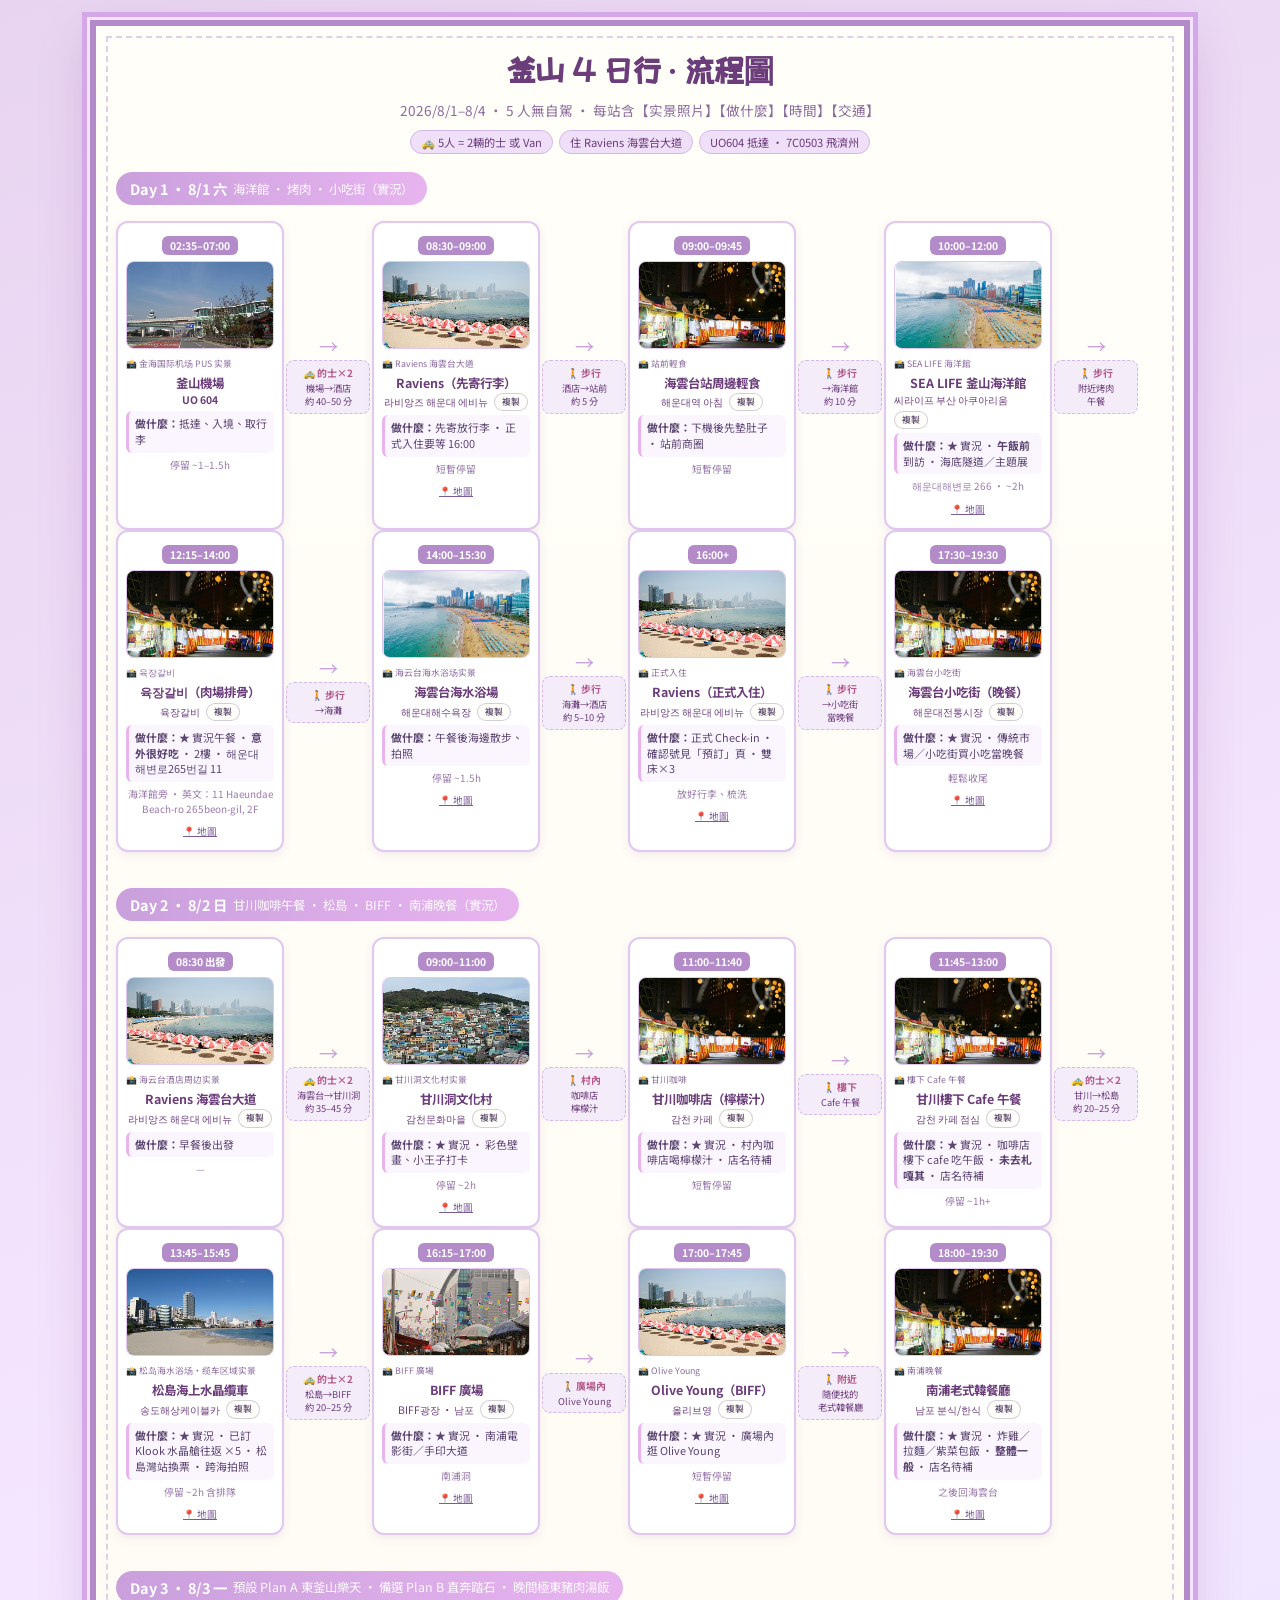
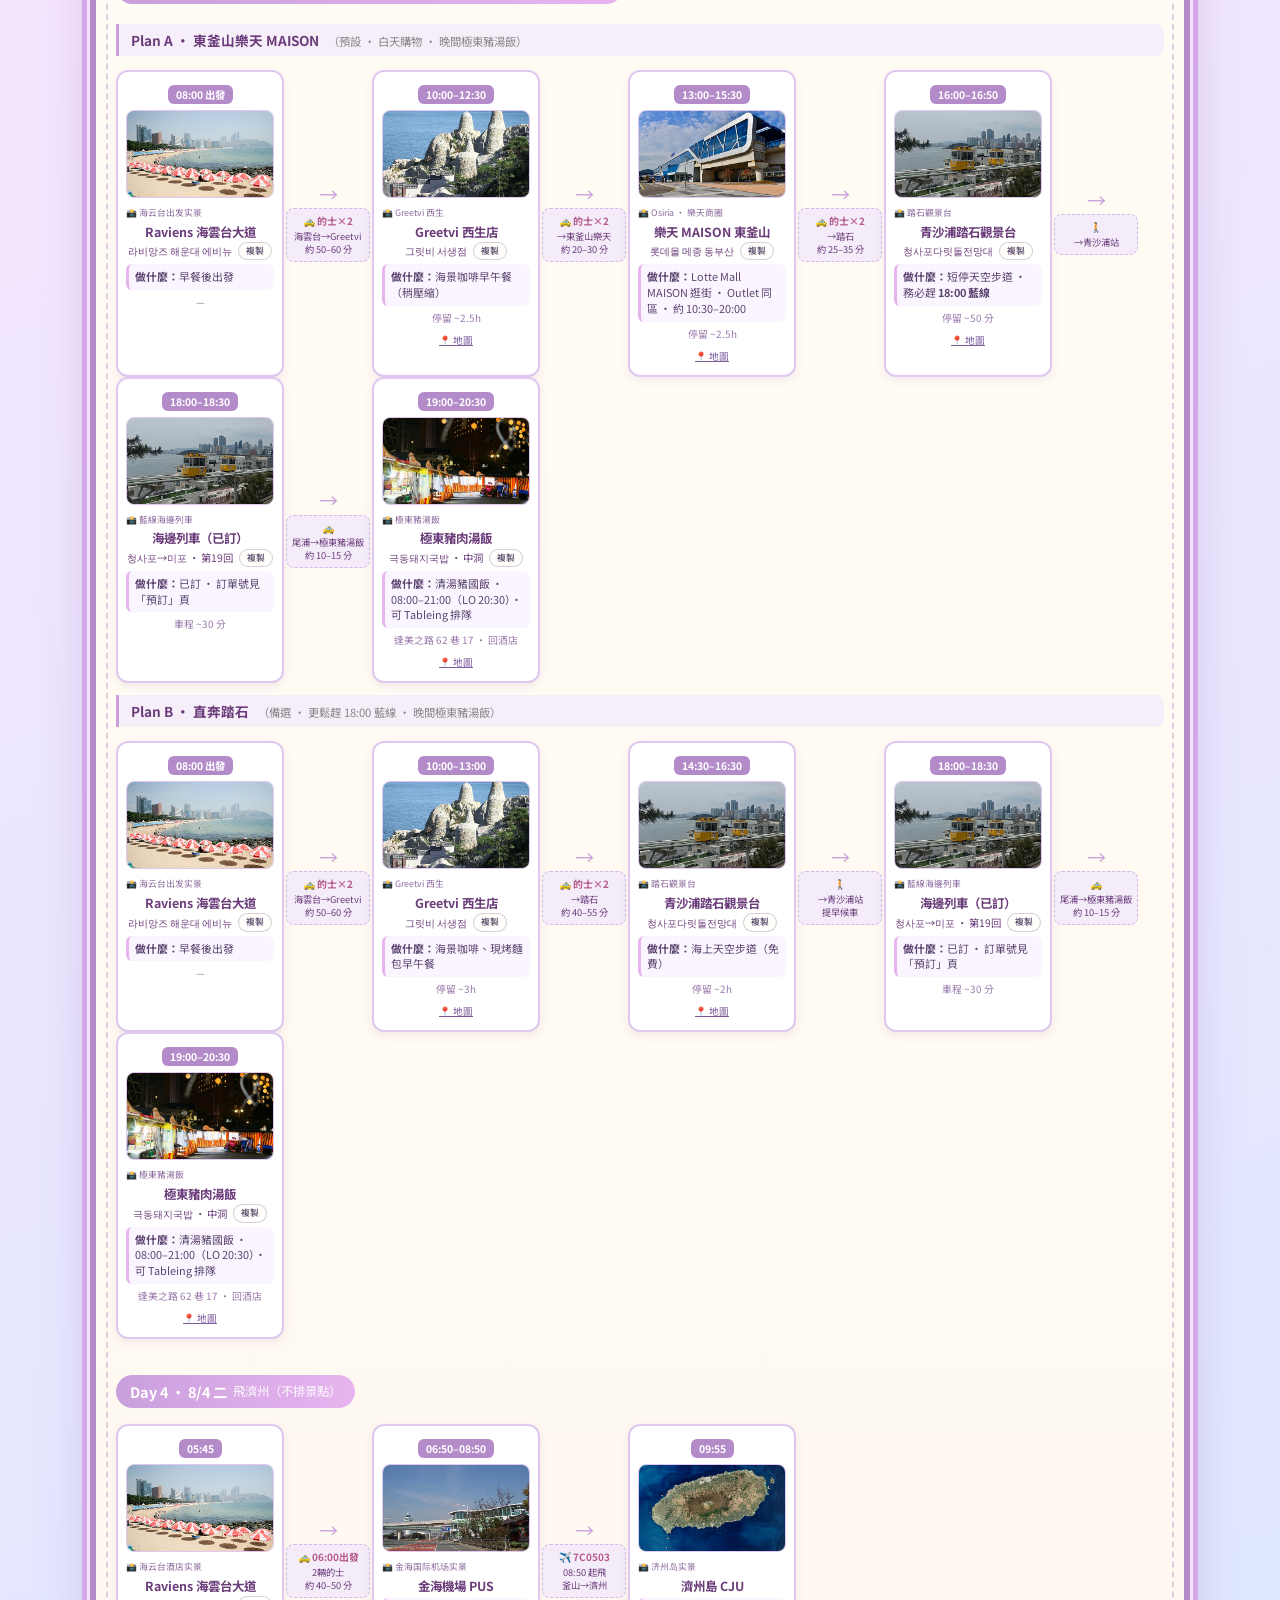
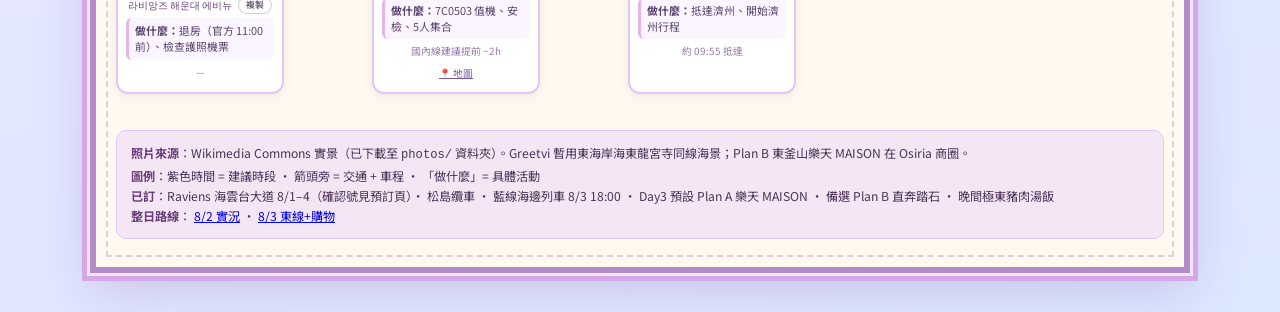
==== commit c85ea5e5: "Log Busan Day 2 as lived: Gamcheon cafés, Songdo, BIFF, skip Jagalchi. Co-authored-by: Cursor <curso" ====
--- a/busan-flowchart.html
+++ b/busan-flowchart.html
@@ -339,10 +339,11 @@
 
     <!-- DAY 2 -->
     <section class="day-block">
-      <div class="day-title">Day 2 · 8/2 日 <span class="day-theme">西線：甘川 → 扎嘎其 → 松島 → 白淺灘</span></div>
+      <div class="day-title">Day 2 · 8/2 日 <span class="day-theme">甘川咖啡午餐 · 松島 · BIFF · 南浦晚餐（實況）</span></div>
       <div class="flow">
         <div class="node">
-          <span class="time-badge">08:30 出發</span>          <img class="node-photo" src="photos/02-hotel.jpg" alt="海云台酒店周边实景" />
+          <span class="time-badge">08:30 出發</span>
+          <img class="node-photo" src="photos/02-hotel.jpg" alt="海云台酒店周边实景" />
           <span class="photo-cap">📸 海云台酒店周边实景</span>
           <div class="place">Raviens 海雲台大道<br/><small>라비앙즈 해운대 에비뉴</small></div>
           <div class="do"><strong>做什麼：</strong>早餐後出發</div>
@@ -353,59 +354,89 @@
           <div class="leg-box"><strong>🚕 的士×2</strong>海雲台→甘川洞<br/>約 35–45 分</div>
         </div>
         <div class="node">
-          <span class="time-badge">09:00–11:30</span>          <img class="node-photo" src="photos/03-gamcheon.jpg" alt="甘川洞文化村实景" />
+          <span class="time-badge">09:00–11:00</span>
+          <img class="node-photo" src="photos/03-gamcheon.jpg" alt="甘川洞文化村实景" />
           <span class="photo-cap">📸 甘川洞文化村实景</span>
           <div class="place">甘川洞文化村<br/><small>감천문화마을</small></div>
-          <div class="do"><strong>做什麼：</strong>彩色壁畫、小王子打卡、逛文創小店</div>
-          <div class="stay">停留 2–2.5h</div>
+          <div class="do"><strong>做什麼：</strong>★ 實況 · 彩色壁畫、小王子打卡</div>
+          <div class="stay">停留 ~2h</div>
           <a class="map-link" href="https://www.google.com/maps/place/Gamcheon+Culture+Village">📍 地圖</a>
         </div>
         <div class="leg">
           <span class="leg-arrow">→</span>
-          <div class="leg-box"><strong>🚕 的士×2</strong>甘川→扎嘎其<br/>約 15–20 分</div>
-        </div>
-        <div class="node">
-          <span class="time-badge">12:00–13:30</span>          <img class="node-photo" src="photos/04-jagalchi.jpg" alt="扎嘎其鱼市场实景" />
-          <span class="photo-cap">📸 扎嘎其鱼市场实景</span>
-          <div class="place">扎嘎其市場<br/><small>자갈치시장</small></div>
-          <div class="do"><strong>做什麼：</strong>活海鮮午餐（八爪魚、烤魚、海鮮鍋）5人同桌</div>
-          <div class="stay">停留 1.5h</div>
-          <a class="map-link" href="https://www.google.com/maps/place/Jagalchi+Market">📍 地圖</a>
-        </div>
-        <div class="leg">
-          <span class="leg-arrow">→</span>
-          <div class="leg-box"><strong>🚕 的士×2</strong>扎嘎其→松島<br/>約 15–20 分</div>
-        </div>
-        <div class="node">
-          <span class="time-badge">14:00–16:00</span>          <img class="node-photo" src="photos/05-songdo.jpg" alt="松岛海水浴场·缆车区域实景" />
+          <div class="leg-box"><strong>🚶 村內</strong>咖啡店<br/>檸檬汁</div>
+        </div>
+        <div class="node">
+          <span class="time-badge">11:00–11:40</span>
+          <img class="node-photo" src="photos/09-food.jpg" alt="甘川咖啡" />
+          <span class="photo-cap">📸 甘川咖啡</span>
+          <div class="place">甘川咖啡店（檸檬汁）<br/><small>감천 카페</small></div>
+          <div class="do"><strong>做什麼：</strong>★ 實況 · 村內咖啡店喝檸檬汁 · 店名待補</div>
+          <div class="stay">短暫停留</div>
+        </div>
+        <div class="leg">
+          <span class="leg-arrow">→</span>
+          <div class="leg-box"><strong>🚶 樓下</strong>Cafe 午餐</div>
+        </div>
+        <div class="node">
+          <span class="time-badge">11:45–13:00</span>
+          <img class="node-photo" src="photos/09-food.jpg" alt="甘川楼下午餐" />
+          <span class="photo-cap">📸 樓下 Cafe 午餐</span>
+          <div class="place">甘川樓下 Cafe 午餐<br/><small>감천 카페 점심</small></div>
+          <div class="do"><strong>做什麼：</strong>★ 實況 · 咖啡店樓下 cafe 吃午飯 · <strong>未去札嘎其</strong> · 店名待補</div>
+          <div class="stay">停留 ~1h+</div>
+        </div>
+        <div class="leg">
+          <span class="leg-arrow">→</span>
+          <div class="leg-box"><strong>🚕 的士×2</strong>甘川→松島<br/>約 20–25 分</div>
+        </div>
+        <div class="node">
+          <span class="time-badge">13:45–15:45</span>
+          <img class="node-photo" src="photos/05-songdo.jpg" alt="松岛海水浴场·缆车区域实景" />
           <span class="photo-cap">📸 松岛海水浴场·缆车区域实景</span>
           <div class="place">松島海上水晶纜車<br/><small>송도해상케이블카</small></div>
-          <div class="do"><strong>做什麼：</strong>已訂 Klook 水晶艙往返 ×5 · 松島灣站換票 · 跨海拍照</div>
+          <div class="do"><strong>做什麼：</strong>★ 實況 · 已訂 Klook 水晶艙往返 ×5 · 松島灣站換票 · 跨海拍照</div>
           <div class="stay">停留 ~2h 含排隊</div>
           <a class="map-link" href="https://www.google.com/maps/place/Songdo+Marine+Cable+Car">📍 地圖</a>
         </div>
         <div class="leg">
           <span class="leg-arrow">→</span>
-          <div class="leg-box"><strong>🚕 的士×2</strong>松島→白淺灘<br/>約 20–25 分</div>
-        </div>
-        <div class="node">
-          <span class="time-badge">16:45–19:00</span>          <img class="node-photo" src="photos/06-huinnyeoul.jpg" alt="白淺滩文化村实景" />
-          <span class="photo-cap">📸 白淺滩文化村实景</span>
-          <div class="place">白淺灘文化村<br/><small>흰여울문화마을</small></div>
-          <div class="do"><strong>做什麼：</strong>彩色階梯、壁畫、黃昏咖啡（影島）</div>
-          <div class="stay">停留 ~2h</div>
-          <a class="map-link" href="https://www.google.com/maps/place/Huinnyeoul+Culture+Village">📍 地圖</a>
-        </div>
-        <div class="leg">
-          <span class="leg-arrow">→</span>
-          <div class="leg-box"><strong>🚕 的士×2</strong>白淺灘→海雲台<br/>約 25–35 分</div>
-        </div>
-        <div class="node">
-          <span class="time-badge">19:30 後</span>          <img class="node-photo" src="photos/02-haeundae-beach.jpg" alt="海云台海水浴场实景" />
-          <span class="photo-cap">📸 海云台海水浴场实景</span>
-          <div class="place">回海雲台</div>
-          <div class="do"><strong>做什麼：</strong>가야밀면拌麵 / 미포집豬腳 晚餐</div>
-          <div class="stay">回酒店休息</div>
+          <div class="leg-box"><strong>🚕 的士×2</strong>松島→BIFF<br/>約 20–25 分</div>
+        </div>
+        <div class="node">
+          <span class="time-badge">16:15–17:00</span>
+          <img class="node-photo" src="photos/04-jagalchi.jpg" alt="BIFF广场" />
+          <span class="photo-cap">📸 BIFF 廣場</span>
+          <div class="place">BIFF 廣場<br/><small>BIFF광장 · 남포</small></div>
+          <div class="do"><strong>做什麼：</strong>★ 實況 · 南浦電影街／手印大道</div>
+          <div class="stay">南浦洞</div>
+          <a class="map-link" href="https://www.google.com/maps/search/?api=1&query=BIFF광장+남포동">📍 地圖</a>
+        </div>
+        <div class="leg">
+          <span class="leg-arrow">→</span>
+          <div class="leg-box"><strong>🚶 廣場內</strong>Olive Young</div>
+        </div>
+        <div class="node">
+          <span class="time-badge">17:00–17:45</span>
+          <img class="node-photo" src="photos/02-haeundae.jpg" alt="Olive Young" />
+          <span class="photo-cap">📸 Olive Young</span>
+          <div class="place">Olive Young（BIFF）<br/><small>올리브영</small></div>
+          <div class="do"><strong>做什麼：</strong>★ 實況 · 廣場內逛 Olive Young</div>
+          <div class="stay">短暫停留</div>
+          <a class="map-link" href="https://www.google.com/maps/search/?api=1&query=올리브영+BIFF광장+남포">📍 地圖</a>
+        </div>
+        <div class="leg">
+          <span class="leg-arrow">→</span>
+          <div class="leg-box"><strong>🚶 附近</strong>隨便找的<br/>老式韓餐廳</div>
+        </div>
+        <div class="node">
+          <span class="time-badge">18:00–19:30</span>
+          <img class="node-photo" src="photos/09-food.jpg" alt="南浦晚餐" />
+          <span class="photo-cap">📸 南浦晚餐</span>
+          <div class="place">南浦老式韓餐廳<br/><small>남포 분식/한식</small></div>
+          <div class="do"><strong>做什麼：</strong>★ 實況 · 炸雞／拉麵／紫菜包飯 · <strong>整體一般</strong> · 店名待補</div>
+          <div class="stay">之後回海雲台</div>
+          <a class="map-link" href="https://www.google.com/maps/search/?api=1&query=남포동+분식">📍 地圖</a>
         </div>
       </div>
     </section>
@@ -596,10 +627,10 @@
       <strong>圖例</strong>：紫色時間 = 建議時段 · 箭頭旁 = 交通 + 車程 · 「做什麼」= 具體活動<br/>
       <strong>已訂</strong>：Raviens 海雲台大道 8/1–4（確認號見預訂頁）· 松島纜車 · 藍線海邊列車 8/3 18:00 · Day3 預設 Plan A 樂天 MAISON · 備選 Plan B 直奔踏石 · 晚間極東豬肉湯飯<br/>
       <strong>整日路線</strong>：
-      <a href="https://www.google.com/maps/dir/Gamcheon+Culture+Village,+Busan/Jagalchi+Market,+Busan/Songdo+Marine+Cable+Car,+Busan/Huinnyeoul+Culture+Village,+Busan/Haeundae+Beach,+Busan">8/2 西線</a> ·
+      <a href="https://www.google.com/maps/dir/Gamcheon+Culture+Village,+Busan/Songdo+Marine+Cable+Car,+Busan/BIFF+Square,+Nampo-dong,+Busan/Haeundae+Beach,+Busan">8/2 實況</a> ·
       <a href="https://www.google.com/maps/dir/Haeundae+Station,+Busan/GREETVI,+Seosaeng-myeon,+Ulsan/Lotte+Mall+Dong+Busan,+147+Gijanghaean-ro,+Busan/Cheongsapo+Daritdol+Observatory,+167+Cheongsapo-ro,+Busan/Cheongsapo+Station,+Blueline+Park,+Busan/Mipo+Station,+Blueline+Park,+Busan/Haeundae+Beach,+Busan">8/3 東線+購物</a>
     </div>
   </article>
-  <script src="flowchart-ko-copy.js?v=53"></script>
+  <script src="flowchart-ko-copy.js?v=54"></script>
 </body>
 </html>
